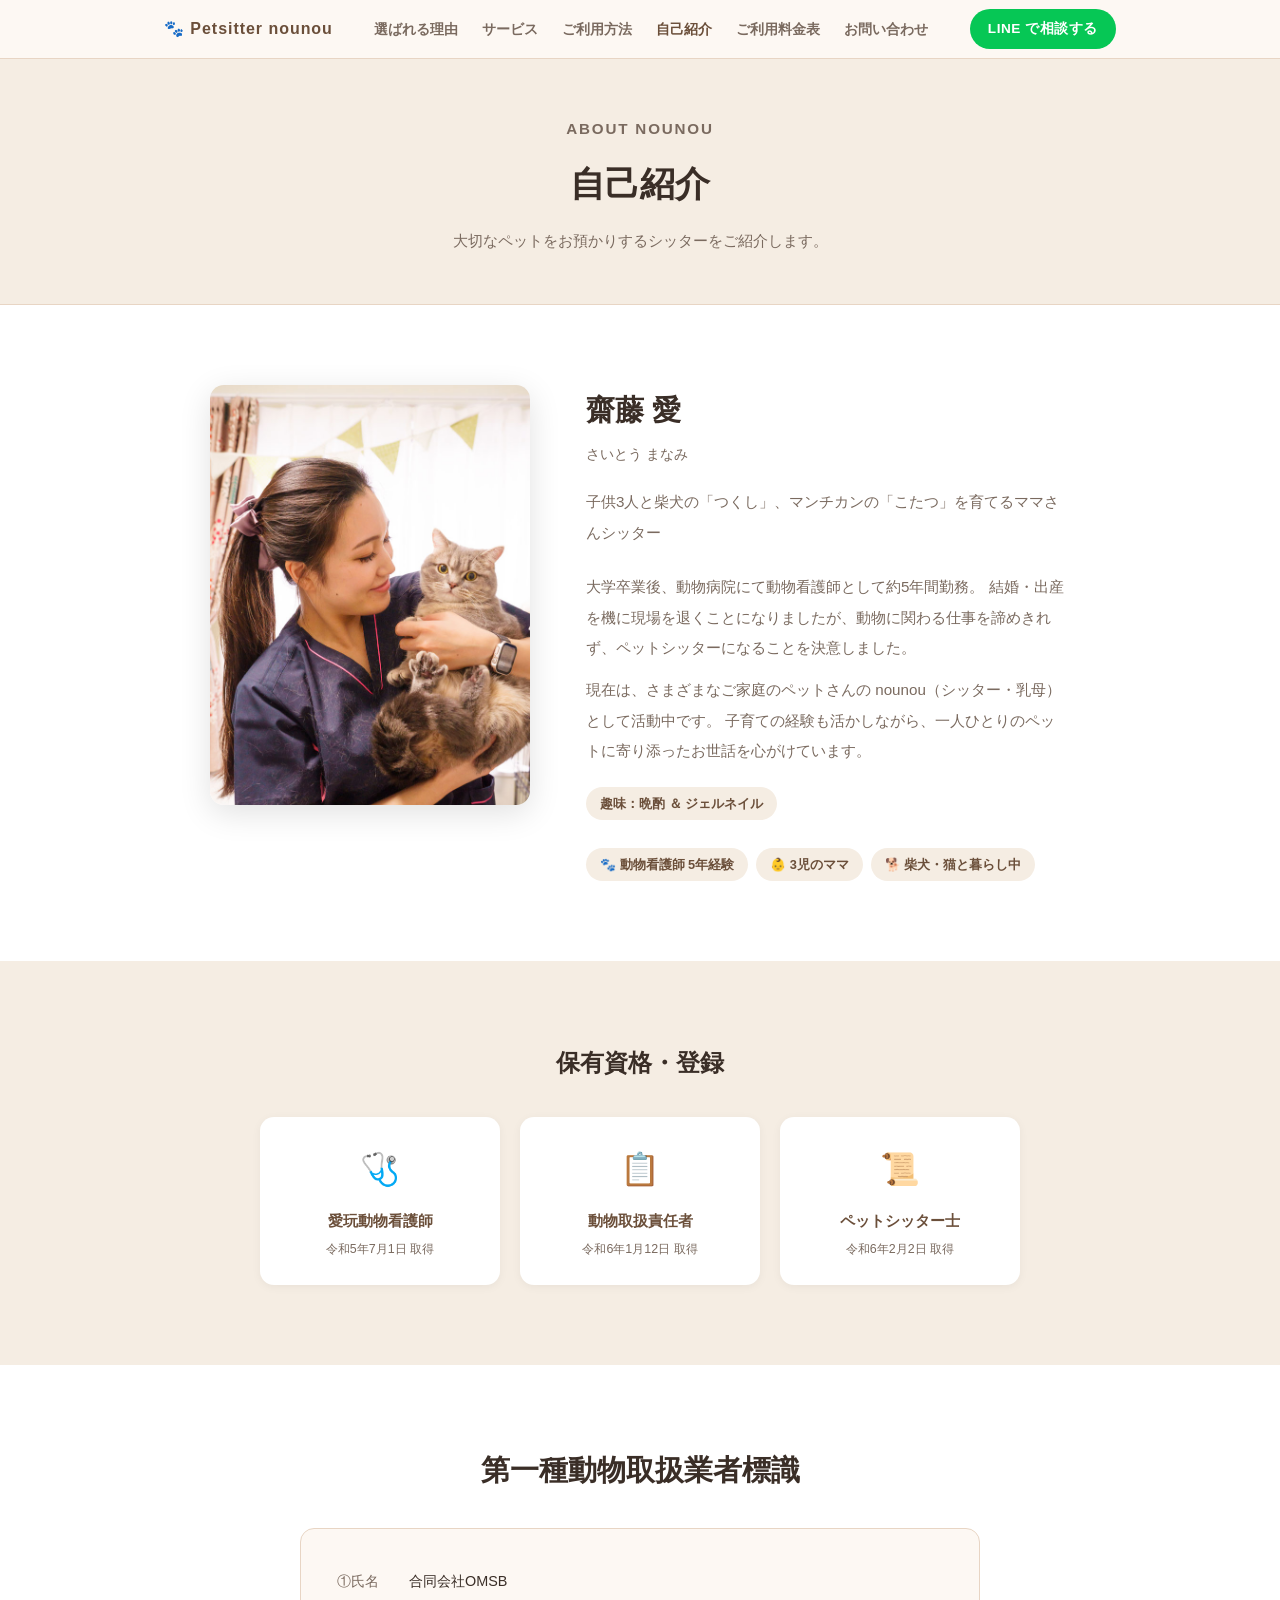
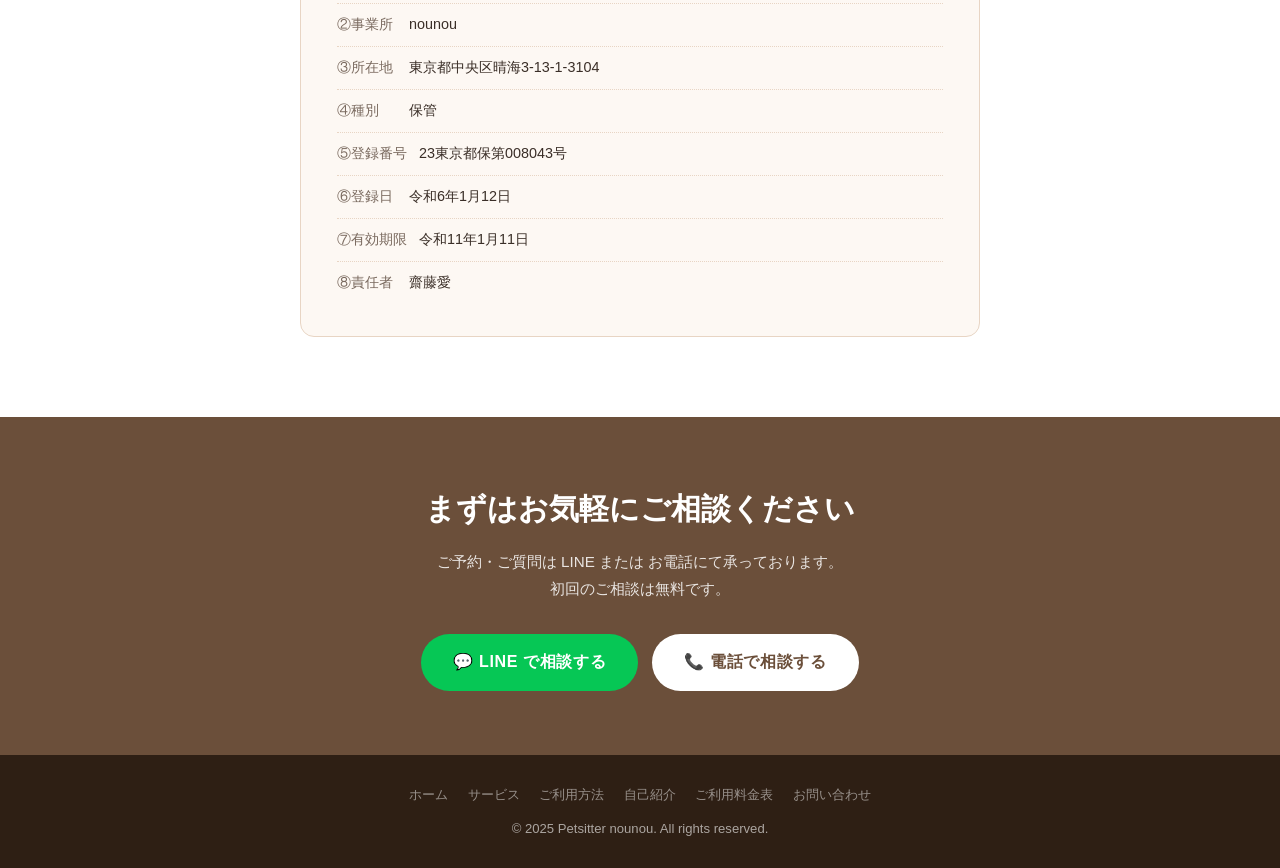
==== about.html @ afb28c8a "Add files via upload" ====
<!DOCTYPE html>
<html lang="ja">
<head>
  <meta charset="UTF-8">
  <meta name="viewport" content="width=device-width, initial-scale=1.0">
  <title>自己紹介 | ペットシッター nounou -ヌヌ-</title>
  <meta name="description" content="ペットシッターnounouのシッター・齋藤愛（まなみ）のご紹介。動物看護師として5年間の経験を持つ、3児のママさんシッターです。">
  <link rel="stylesheet" href="style.css">
  <style>
    /* ===== ページヒーロー ===== */
    .page-hero {
      background: var(--beige);
      padding: 56px 24px 48px;
      text-align: center;
      border-bottom: 1px solid var(--brown-pale);
    }
    .page-hero .section-label { margin-bottom: 8px; }
    .page-hero h1 {
      font-size: clamp(1.6rem, 4vw, 2.2rem);
      font-weight: 700;
      color: var(--text);
      margin-bottom: 12px;
    }
    .page-hero p {
      color: var(--text-muted);
      font-size: 0.95rem;
      max-width: 560px;
      margin: 0 auto;
      line-height: 1.9;
    }

    /* ===== プロフィール ===== */
    .profile-section { background: var(--white); }
    .profile-inner {
      display: grid;
      grid-template-columns: 320px 1fr;
      gap: 56px;
      align-items: start;
      max-width: 860px;
      margin: 0 auto;
    }
    .profile-photo {
      border-radius: var(--radius);
      overflow: hidden;
      box-shadow: 0 8px 32px rgba(0,0,0,0.12);
    }
    .profile-photo img {
      width: 100%;
      height: 420px;
      object-fit: cover;
      object-position: center top;
    }
    .profile-name {
      font-size: clamp(1.4rem, 3vw, 1.8rem);
      font-weight: 700;
      color: var(--text);
      margin-bottom: 6px;
    }
    .profile-ruby {
      font-size: 0.85rem;
      color: var(--text-muted);
      margin-bottom: 20px;
    }
    .profile-tagline {
      font-size: 0.95rem;
      color: var(--text-muted);
      line-height: 2;
      margin-bottom: 24px;
    }
    .profile-story {
      font-size: 0.95rem;
      color: var(--text-muted);
      line-height: 2;
      margin-bottom: 12px;
    }
    .profile-hobby {
      display: inline-block;
      background: var(--beige);
      color: var(--brown);
      font-size: 0.82rem;
      font-weight: 700;
      padding: 5px 14px;
      border-radius: 50px;
      margin-top: 8px;
      margin-bottom: 28px;
    }

    /* ===== 資格バッジ ===== */
    .qual-section { background: var(--beige); }
    .qual-title {
      font-size: clamp(1.2rem, 2.5vw, 1.5rem);
      font-weight: 700;
      color: var(--text);
      text-align: center;
      margin-bottom: 32px;
    }
    .qual-grid {
      display: grid;
      grid-template-columns: repeat(3, 1fr);
      gap: 20px;
      max-width: 760px;
      margin: 0 auto;
    }
    .qual-card {
      background: var(--white);
      border-radius: var(--radius);
      padding: 24px 20px;
      text-align: center;
      box-shadow: 0 2px 10px rgba(0,0,0,0.05);
    }
    .qual-card .qual-icon { font-size: 2rem; margin-bottom: 12px; }
    .qual-card h3 {
      font-size: 0.92rem;
      font-weight: 700;
      color: var(--brown);
      margin-bottom: 6px;
      line-height: 1.5;
    }
    .qual-card .qual-date {
      font-size: 0.78rem;
      color: var(--text-muted);
    }

    /* ===== 動物取扱業者標識 ===== */
    .license-section { background: var(--white); }
    .license-box {
      max-width: 680px;
      margin: 0 auto;
      background: var(--cream);
      border-radius: var(--radius);
      padding: 32px 36px;
      border: 1px solid var(--brown-pale);
    }
    .license-box h3 {
      font-size: 1rem;
      font-weight: 700;
      color: var(--brown);
      margin-bottom: 20px;
      padding-bottom: 12px;
      border-bottom: 1px solid var(--brown-pale);
    }
    .license-list { list-style: none; }
    .license-list li {
      font-size: 0.9rem;
      color: var(--text);
      padding: 8px 0;
      border-bottom: 1px dotted var(--brown-pale);
      display: flex;
      gap: 12px;
    }
    .license-list li:last-child { border-bottom: none; }
    .license-list li .lbl {
      color: var(--text-muted);
      flex-shrink: 0;
      min-width: 60px;
    }

    @media (max-width: 768px) {
      .profile-inner { grid-template-columns: 1fr; gap: 28px; }
      .profile-photo img { height: 300px; object-position: center 15%; }
      .qual-grid { grid-template-columns: 1fr; }
      .license-box { padding: 24px 20px; }
    }
  </style>
</head>
<body>

<!-- ===== ナビ ===== -->
<header>
  <div class="nav-inner">
    <a href="index.html" class="nav-brand">🐾 Petsitter nounou</a>
    <nav>
      <ul class="nav-links" id="navLinks">
        <li><a href="index.html#features">選ばれる理由</a></li>
        <li><a href="index.html#services">サービス</a></li>
        <li><a href="how-to.html">ご利用方法</a></li>
        <li><a href="about.html" style="color:var(--brown);">自己紹介</a></li>
        <li><a href="pricing.html">ご利用料金表</a></li>
        <li><a href="index.html#contact">お問い合わせ</a></li>
      </ul>
    </nav>
    <div class="nav-cta">
      <a href="https://lin.ee/JWLn2HG" target="_blank" class="btn btn-line">LINE で相談する</a>
    </div>
    <button class="nav-toggle" id="navToggle" aria-label="メニュー">
      <span></span><span></span><span></span>
    </button>
  </div>
</header>

<!-- ===== ページヒーロー ===== -->
<div class="page-hero">
  <p class="section-label">About nounou</p>
  <h1>自己紹介</h1>
  <p>大切なペットをお預かりするシッターをご紹介します。</p>
</div>

<!-- ===== プロフィール ===== -->
<section class="profile-section">
  <div class="container">
    <div class="profile-inner">
      <div class="profile-photo">
        <img src="images/profile-manami.jpg" alt="ペットシッター nounou シッター 齋藤愛">
      </div>
      <div>
        <h2 class="profile-name">齋藤 愛</h2>
        <p class="profile-ruby">さいとう まなみ</p>
        <p class="profile-tagline">
          子供3人と柴犬の「つくし」、マンチカンの「こたつ」を育てるママさんシッター
        </p>
        <p class="profile-story">
          大学卒業後、動物病院にて動物看護師として約5年間勤務。
          結婚・出産を機に現場を退くことになりましたが、動物に関わる仕事を諦めきれず、ペットシッターになることを決意しました。
        </p>
        <p class="profile-story">
          現在は、さまざまなご家庭のペットさんの nounou（シッター・乳母）として活動中です。
          子育ての経験も活かしながら、一人ひとりのペットに寄り添ったお世話を心がけています。
        </p>
        <span class="profile-hobby">趣味：晩酌 ＆ ジェルネイル</span>
        <div class="about-tags">
          <span class="tag">🐾 動物看護師 5年経験</span>
          <span class="tag">👶 3児のママ</span>
          <span class="tag">🐕 柴犬・猫と暮らし中</span>
        </div>
      </div>
    </div>
  </div>
</section>

<!-- ===== 資格 ===== -->
<section class="qual-section">
  <div class="container">
    <h2 class="qual-title">保有資格・登録</h2>
    <div class="qual-grid">
      <div class="qual-card">
        <div class="qual-icon">🩺</div>
        <h3>愛玩動物看護師</h3>
        <p class="qual-date">令和5年7月1日 取得</p>
      </div>
      <div class="qual-card">
        <div class="qual-icon">📋</div>
        <h3>動物取扱責任者</h3>
        <p class="qual-date">令和6年1月12日 取得</p>
      </div>
      <div class="qual-card">
        <div class="qual-icon">📜</div>
        <h3>ペットシッター士</h3>
        <p class="qual-date">令和6年2月2日 取得</p>
      </div>
    </div>
  </div>
</section>

<!-- ===== 動物取扱業者標識 ===== -->
<section class="license-section">
  <div class="container">
    <h2 class="section-title" style="margin-bottom:32px;">第一種動物取扱業者標識</h2>
    <div class="license-box">
      <ul class="license-list">
        <li><span class="lbl">①氏名</span>合同会社OMSB</li>
        <li><span class="lbl">②事業所</span>nounou</li>
        <li><span class="lbl">③所在地</span>東京都中央区晴海3-13-1-3104</li>
        <li><span class="lbl">④種別</span>保管</li>
        <li><span class="lbl">⑤登録番号</span>23東京都保第008043号</li>
        <li><span class="lbl">⑥登録日</span>令和6年1月12日</li>
        <li><span class="lbl">⑦有効期限</span>令和11年1月11日</li>
        <li><span class="lbl">⑧責任者</span>齋藤愛</li>
      </ul>
    </div>
  </div>
</section>

<!-- ===== CTAバナー ===== -->
<section class="cta-banner">
  <div class="container">
    <h2>まずはお気軽にご相談ください</h2>
    <p>ご予約・ご質問は LINE または お電話にて承っております。<br>初回のご相談は無料です。</p>
    <div class="cta-btns">
      <a href="https://lin.ee/JWLn2HG" target="_blank" class="btn btn-line">💬 LINE で相談する</a>
      <a href="tel:08062432219" class="btn" style="background:#fff; color:var(--brown);">📞 電話で相談する</a>
    </div>
  </div>
</section>

<!-- ===== フッター ===== -->
<footer>
  <div class="footer-links">
    <a href="index.html">ホーム</a>
    <a href="index.html#services">サービス</a>
    <a href="how-to.html">ご利用方法</a>
    <a href="about.html">自己紹介</a>
    <a href="pricing.html">ご利用料金表</a>
    <a href="index.html#contact">お問い合わせ</a>
  </div>
  <p>© 2025 Petsitter nounou. All rights reserved.</p>
</footer>

<script>
  const toggle = document.getElementById('navToggle');
  const links  = document.getElementById('navLinks');
  toggle.addEventListener('click', () => links.classList.toggle('open'));
  links.querySelectorAll('a').forEach(a => a.addEventListener('click', () => links.classList.remove('open')));
</script>

</body>
</html>
---- style.css ----
/* ===== Reset & Base ===== */
*, *::before, *::after { box-sizing: border-box; margin: 0; padding: 0; }

:root {
  --brown:       #6b4f3a;
  --brown-light: #9e7c6a;
  --brown-pale:  #e8d5c4;
  --cream:       #fdf8f3;
  --beige:       #f5ede3;
  --text:        #3a2e27;
  --text-muted:  #7a6a5f;
  --white:       #ffffff;
  --green:       #3d8b5e;
  --line-green:  #06C755;
  --max:         1000px;
  --radius:      14px;
}

html { scroll-behavior: smooth; }

body {
  font-family: 'Hiragino Kaku Gothic ProN', 'Hiragino Sans', 'Meiryo', sans-serif;
  color: var(--text);
  background: var(--cream);
  line-height: 1.8;
  font-size: 16px;
}

a { color: var(--brown); text-decoration: none; }
img { max-width: 100%; height: auto; display: block; }
ul { list-style: none; }

.container {
  max-width: var(--max);
  margin: 0 auto;
  padding: 0 24px;
}

/* ===== ボタン ===== */
.btn {
  display: inline-flex;
  align-items: center;
  justify-content: center;
  gap: 8px;
  padding: 14px 32px;
  border-radius: 50px;
  font-weight: 700;
  font-size: 1rem;
  letter-spacing: 0.04em;
  transition: transform 0.15s, box-shadow 0.15s, opacity 0.15s;
  cursor: pointer;
  border: none;
}
.btn:hover { transform: translateY(-2px); box-shadow: 0 6px 20px rgba(0,0,0,0.15); }
.btn-line  { background: var(--line-green); color: #fff; }
.btn-brown { background: var(--brown); color: #fff; }
.btn-outline { background: transparent; border: 2px solid var(--brown); color: var(--brown); }

/* ===== ナビ ===== */
header {
  position: sticky;
  top: 0;
  z-index: 200;
  background: rgba(253,248,243,0.96);
  backdrop-filter: blur(10px);
  border-bottom: 1px solid var(--brown-pale);
}
.nav-inner {
  max-width: var(--max);
  margin: 0 auto;
  padding: 0 24px;
  height: 58px;
  display: flex;
  align-items: center;
  justify-content: space-between;
}
.nav-brand { font-size: 1rem; font-weight: 700; color: var(--brown); letter-spacing: 0.06em; }
.nav-links { display: flex; gap: 24px; }
.nav-links a { font-size: 0.85rem; color: var(--text-muted); font-weight: 600; transition: color 0.2s; }
.nav-links a:hover { color: var(--brown); }
.nav-cta { display: flex; align-items: center; gap: 10px; }
.nav-cta .btn { padding: 8px 18px; font-size: 0.85rem; }

.nav-toggle { display: none; background: none; border: none; cursor: pointer; flex-direction: column; gap: 5px; padding: 4px; }
.nav-toggle span { display: block; width: 22px; height: 2px; background: var(--brown); transition: 0.3s; }

/* ===== HERO ===== */
.hero {
  position: relative;
  min-height: 560px;
  display: flex;
  align-items: center;
}
.hero-bg {
  position: absolute;
  inset: 0;
  background: url('images/hero-bg.jpg') center 65% / cover no-repeat;
}
.hero-overlay {
  position: absolute;
  inset: 0;
  background: linear-gradient(to right, rgba(30,15,5,0.72) 0%, rgba(30,15,5,0.35) 55%, rgba(30,15,5,0.05) 100%);
}
.hero-content {
  position: relative;
  z-index: 1;
  color: #fff;
  max-width: 540px;
  padding: 48px 24px 48px 48px;
}
.hero-badge {
  display: inline-block;
  background: var(--brown-pale);
  color: var(--brown);
  font-size: 0.78rem;
  font-weight: 700;
  padding: 4px 14px;
  border-radius: 50px;
  margin-bottom: 16px;
  letter-spacing: 0.06em;
}
.hero-title {
  font-size: clamp(1.6rem, 4vw, 2.4rem);
  font-weight: 700;
  line-height: 1.5;
  margin-bottom: 14px;
  text-shadow: 0 2px 12px rgba(0,0,0,0.3);
}
.hero-title em { font-style: normal; color: #f9d59b; }
.hero-desc {
  font-size: 0.95rem;
  line-height: 1.9;
  opacity: 0.92;
  margin-bottom: 28px;
}
.hero-btns { display: flex; gap: 12px; flex-wrap: wrap; }

/* ===== セクション共通 ===== */
section { padding: 80px 0; }
.section-label {
  text-align: center;
  font-size: 0.78rem;
  font-weight: 700;
  color: var(--brown-light);
  letter-spacing: 0.12em;
  text-transform: uppercase;
  margin-bottom: 8px;
}
.section-title {
  text-align: center;
  font-size: clamp(1.3rem, 3vw, 1.8rem);
  font-weight: 700;
  color: var(--text);
  margin-bottom: 12px;
}
.section-lead {
  text-align: center;
  color: var(--text-muted);
  font-size: 0.95rem;
  margin-bottom: 52px;
  line-height: 1.9;
}

/* ===== 3つの安心 ===== */
.features { background: var(--white); }
.feature-grid {
  display: grid;
  grid-template-columns: repeat(3, 1fr);
  gap: 28px;
}
.feature-card {
  background: var(--cream);
  border-radius: var(--radius);
  padding: 36px 28px;
  text-align: center;
}
.feature-icon {
  font-size: 2.4rem;
  margin-bottom: 16px;
}
.feature-card h3 {
  font-size: 1.05rem;
  font-weight: 700;
  color: var(--brown);
  margin-bottom: 10px;
}
.feature-card p {
  font-size: 0.9rem;
  color: var(--text-muted);
  line-height: 1.85;
}

/* ===== こんなときに ===== */
.pain { background: var(--beige); }
.pain-grid {
  display: grid;
  grid-template-columns: 1fr 1fr;
  gap: 16px;
  max-width: 700px;
  margin: 0 auto 40px;
}
.pain-item {
  background: var(--white);
  border-radius: var(--radius);
  padding: 20px 24px;
  display: flex;
  align-items: flex-start;
  gap: 14px;
  font-size: 0.95rem;
  font-weight: 600;
  line-height: 1.7;
  box-shadow: 0 2px 10px rgba(0,0,0,0.05);
}
.pain-item .icon { font-size: 1.4rem; flex-shrink: 0; margin-top: 2px; }
.pain-cta { text-align: center; }

/* ===== サービス ===== */
.services-grid {
  display: grid;
  grid-template-columns: repeat(3, 1fr);
  gap: 28px;
}
.service-card {
  background: var(--white);
  border-radius: var(--radius);
  overflow: hidden;
  box-shadow: 0 4px 20px rgba(0,0,0,0.07);
  transition: transform 0.2s, box-shadow 0.2s;
}
.service-card:hover { transform: translateY(-5px); box-shadow: 0 10px 32px rgba(0,0,0,0.12); }
.service-card img { width: 100%; height: 195px; object-fit: cover; }
.service-card-body { padding: 22px; }
.service-card-title {
  font-size: 1rem;
  font-weight: 700;
  color: var(--brown);
  margin-bottom: 12px;
  padding-bottom: 10px;
  border-bottom: 1px solid var(--beige);
}
.service-card li {
  font-size: 0.88rem;
  padding: 5px 0;
  color: var(--text);
  display: flex;
  gap: 6px;
}
.service-card li::before { content: '✔'; color: var(--brown-light); flex-shrink: 0; }
.service-note {
  margin-top: 32px;
  background: var(--beige);
  border-radius: var(--radius);
  padding: 18px 24px;
  text-align: center;
  font-size: 0.92rem;
  font-weight: 600;
  color: var(--text-muted);
}

/* ===== Aboutセクション ===== */
.about { background: var(--white); }
.about-inner {
  display: grid;
  grid-template-columns: 420px 1fr;
  gap: 56px;
  align-items: center;
}
.about-img {
  border-radius: var(--radius);
  overflow: hidden;
  box-shadow: 0 8px 32px rgba(0,0,0,0.12);
}
.about-img img { width: 100%; height: 340px; object-fit: cover; }
.about-text .section-label,
.about-text .section-title { text-align: left; }
.about-title {
  font-size: clamp(1.2rem, 2.5vw, 1.6rem);
  font-weight: 700;
  color: var(--text);
  margin-bottom: 20px;
  line-height: 1.6;
}
.about-body {
  font-size: 0.95rem;
  color: var(--text-muted);
  line-height: 2;
  margin-bottom: 20px;
}
.about-tags { display: flex; gap: 8px; flex-wrap: wrap; }
.tag {
  background: var(--beige);
  color: var(--brown);
  font-size: 0.8rem;
  font-weight: 700;
  padding: 5px 14px;
  border-radius: 50px;
}

/* ===== エリア ===== */
.area { background: var(--beige); }
.area-inner {
  display: grid;
  grid-template-columns: 1fr 420px;
  gap: 56px;
  align-items: center;
}
.area-img {
  border-radius: var(--radius);
  overflow: hidden;
  box-shadow: 0 8px 32px rgba(0,0,0,0.12);
}
.area-img img { width: 100%; height: 300px; object-fit: cover; }
.area-name {
  font-size: 1.3rem;
  font-weight: 700;
  color: var(--brown);
  margin-bottom: 12px;
}
.area-list { margin-bottom: 20px; }
.area-list li {
  font-size: 0.95rem;
  padding: 6px 0;
  display: flex;
  gap: 8px;
  align-items: center;
  border-bottom: 1px solid var(--brown-pale);
}
.area-list li:last-child { border-bottom: none; }
.area-list li::before { content: '📍'; font-size: 0.9rem; }
.area-note { font-size: 0.85rem; color: var(--text-muted); }

/* ===== CTA バナー ===== */
.cta-banner {
  background: var(--brown);
  padding: 64px 24px;
  text-align: center;
  color: var(--white);
}
.cta-banner h2 {
  font-size: clamp(1.3rem, 3vw, 1.9rem);
  font-weight: 700;
  margin-bottom: 12px;
}
.cta-banner p {
  font-size: 0.95rem;
  opacity: 0.85;
  margin-bottom: 32px;
}
.cta-btns { display: flex; gap: 14px; justify-content: center; flex-wrap: wrap; }

/* ===== Contact ===== */
.contact { background: var(--white); }
.contact-grid {
  display: grid;
  grid-template-columns: repeat(3, 1fr);
  gap: 24px;
  max-width: 820px;
  margin: 0 auto;
}
.contact-card {
  background: var(--cream);
  border-radius: var(--radius);
  padding: 28px 20px;
  text-align: center;
}
.contact-card .icon { font-size: 2rem; margin-bottom: 12px; }
.contact-card h3 { font-size: 0.9rem; font-weight: 700; color: var(--text-muted); margin-bottom: 8px; letter-spacing: 0.06em; }
.contact-card a, .contact-card p { font-size: 1rem; font-weight: 700; color: var(--brown); line-height: 1.6; }
.contact-card .hours { font-size: 0.78rem; color: var(--text-muted); margin-top: 4px; font-weight: 400; }
.contact-card .btn { margin: 12px auto 0; }

/* ===== フッター ===== */
footer {
  background: #2e1f14;
  color: rgba(255,255,255,0.6);
  text-align: center;
  padding: 28px 24px;
  font-size: 0.82rem;
}
footer a { color: rgba(255,255,255,0.5); margin: 0 8px; }
footer a:hover { color: rgba(255,255,255,0.9); }
.footer-links { margin-bottom: 10px; }

/* ===== レスポンシブ ===== */
@media (max-width: 768px) {
  .nav-links, .nav-cta { display: none; }
  .nav-links.open {
    display: flex;
    flex-direction: column;
    position: absolute;
    top: 58px; left: 0; right: 0;
    background: var(--cream);
    padding: 16px 24px;
    border-bottom: 1px solid var(--brown-pale);
    gap: 16px;
  }
  .nav-toggle { display: flex; }

  .hero { min-height: 480px; }
  .hero-content { padding: 40px 20px; max-width: 100%; }
  .hero-overlay { background: linear-gradient(to bottom, rgba(30,15,5,0.6), rgba(30,15,5,0.5)); }

  .feature-grid,
  .services-grid,
  .contact-grid { grid-template-columns: 1fr; }

  .pain-grid { grid-template-columns: 1fr; }

  .about-inner,
  .area-inner { grid-template-columns: 1fr; }
  .about-inner { gap: 32px; }
  .area-inner { gap: 28px; }
  .about-text .section-label,
  .about-text .section-title { text-align: center; }
  .about-tags { justify-content: center; }
}
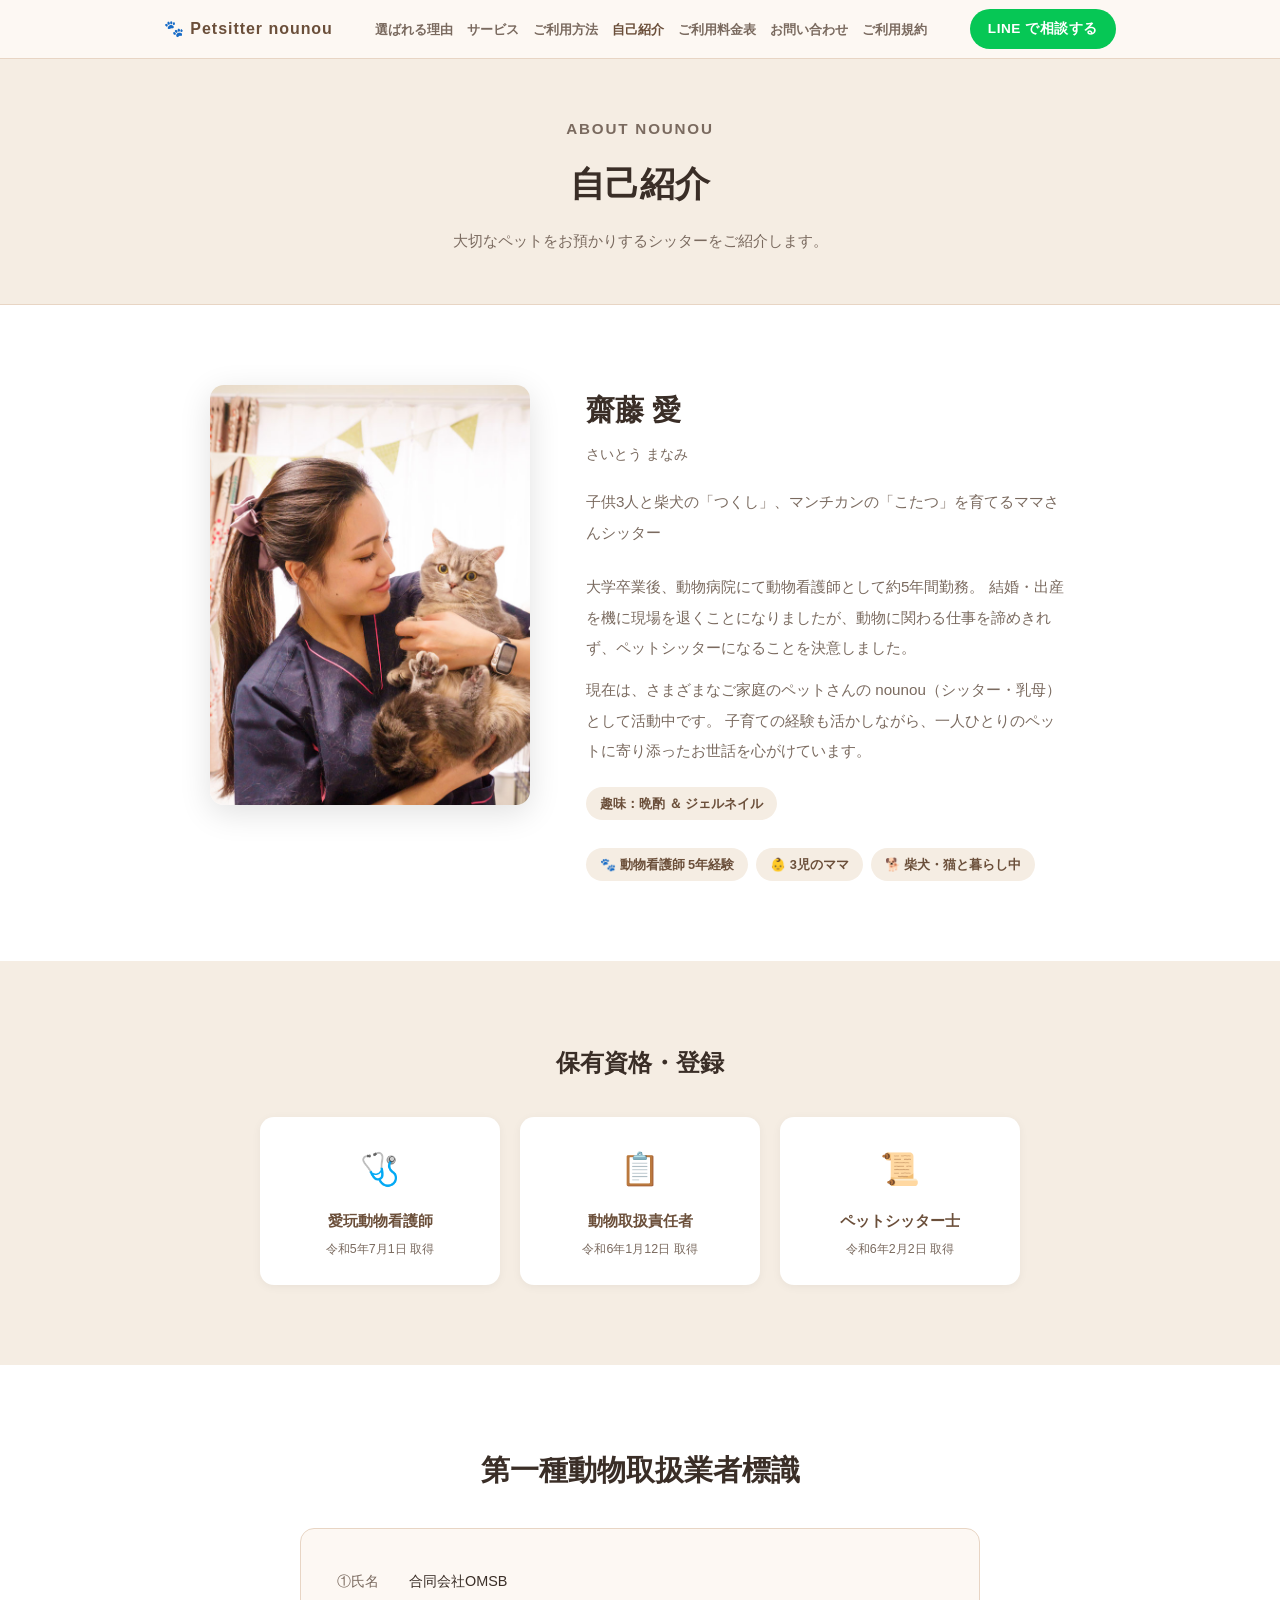
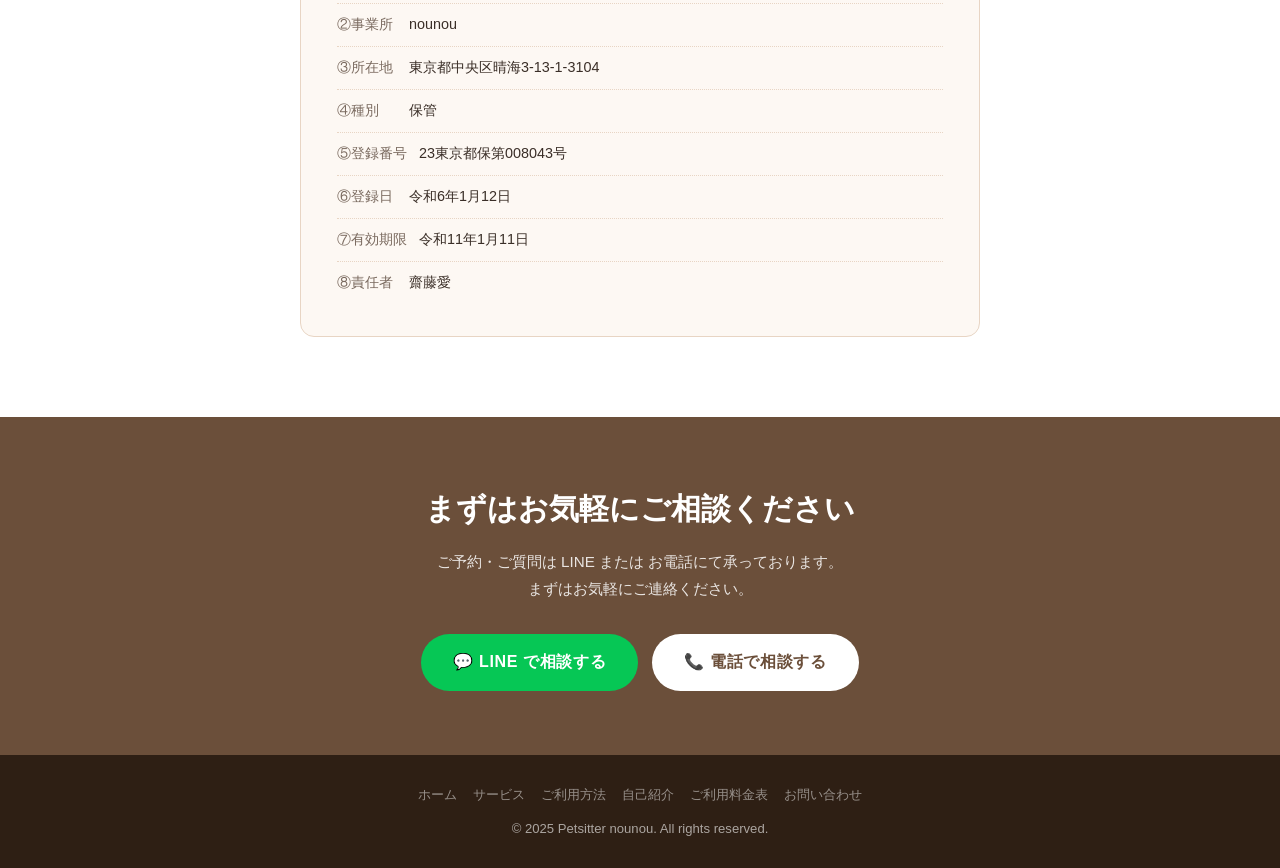
==== commit e07c1bd4: "Add files via upload" ====
--- a/about.html
+++ b/about.html
@@ -177,6 +177,7 @@
         <li><a href="about.html" style="color:var(--brown);">自己紹介</a></li>
         <li><a href="pricing.html">ご利用料金表</a></li>
         <li><a href="index.html#contact">お問い合わせ</a></li>
+        <li><a href="terms.html">ご利用規約</a></li>
       </ul>
     </nav>
     <div class="nav-cta">
@@ -274,7 +275,7 @@
 <section class="cta-banner">
   <div class="container">
     <h2>まずはお気軽にご相談ください</h2>
-    <p>ご予約・ご質問は LINE または お電話にて承っております。<br>初回のご相談は無料です。</p>
+    <p>ご予約・ご質問は LINE または お電話にて承っております。<br>まずはお気軽にご連絡ください。</p>
     <div class="cta-btns">
       <a href="https://lin.ee/JWLn2HG" target="_blank" class="btn btn-line">💬 LINE で相談する</a>
       <a href="tel:08062432219" class="btn" style="background:#fff; color:var(--brown);">📞 電話で相談する</a>
--- a/style.css
+++ b/style.css
@@ -75,8 +75,8 @@
   justify-content: space-between;
 }
 .nav-brand { font-size: 1rem; font-weight: 700; color: var(--brown); letter-spacing: 0.06em; }
-.nav-links { display: flex; gap: 24px; }
-.nav-links a { font-size: 0.85rem; color: var(--text-muted); font-weight: 600; transition: color 0.2s; }
+.nav-links { display: flex; gap: 14px; flex-wrap: nowrap; }
+.nav-links a { font-size: 0.8rem; color: var(--text-muted); font-weight: 600; transition: color 0.2s; white-space: nowrap; }
 .nav-links a:hover { color: var(--brown); }
 .nav-cta { display: flex; align-items: center; gap: 10px; }
 .nav-cta .btn { padding: 8px 18px; font-size: 0.85rem; }
@@ -90,6 +90,7 @@
   min-height: 560px;
   display: flex;
   align-items: center;
+  justify-content: flex-end;
 }
 .hero-bg {
   position: absolute;
@@ -99,14 +100,15 @@
 .hero-overlay {
   position: absolute;
   inset: 0;
-  background: linear-gradient(to right, rgba(30,15,5,0.72) 0%, rgba(30,15,5,0.35) 55%, rgba(30,15,5,0.05) 100%);
+  background: linear-gradient(to left, rgba(30,15,5,0.72) 0%, rgba(30,15,5,0.35) 55%, rgba(30,15,5,0.05) 100%);
 }
 .hero-content {
   position: relative;
   z-index: 1;
   color: #fff;
   max-width: 540px;
-  padding: 48px 24px 48px 48px;
+  padding: 48px 48px 48px 24px;
+  text-align: right;
 }
 .hero-badge {
   display: inline-block;
@@ -133,7 +135,7 @@
   opacity: 0.92;
   margin-bottom: 28px;
 }
-.hero-btns { display: flex; gap: 12px; flex-wrap: wrap; }
+.hero-btns { display: flex; gap: 12px; flex-wrap: wrap; justify-content: flex-end; }
 
 /* ===== セクション共通 ===== */
 section { padding: 80px 0; }
@@ -377,9 +379,9 @@
   padding: 28px 24px;
   font-size: 0.82rem;
 }
-footer a { color: rgba(255,255,255,0.5); margin: 0 8px; }
+footer a { color: rgba(255,255,255,0.5); margin: 0 8px; white-space: nowrap; }
 footer a:hover { color: rgba(255,255,255,0.9); }
-.footer-links { margin-bottom: 10px; }
+.footer-links { margin-bottom: 10px; display: flex; flex-wrap: wrap; justify-content: center; gap: 4px 0; }
 
 /* ===== レスポンシブ ===== */
 @media (max-width: 768px) {
@@ -393,11 +395,16 @@
     padding: 16px 24px;
     border-bottom: 1px solid var(--brown-pale);
     gap: 16px;
+    z-index: 200;
+    max-height: calc(100vh - 58px);
+    overflow-y: auto;
   }
   .nav-toggle { display: flex; }
 
-  .hero { min-height: 480px; }
-  .hero-content { padding: 40px 20px; max-width: 100%; }
+  .hero { min-height: 480px; justify-content: flex-start; }
+  .hero-bg { background-position: left 65%; }
+  .hero-content { padding: 40px 20px; max-width: 100%; text-align: left; }
+  .hero-btns { justify-content: flex-start; }
   .hero-overlay { background: linear-gradient(to bottom, rgba(30,15,5,0.6), rgba(30,15,5,0.5)); }
 
   .feature-grid,
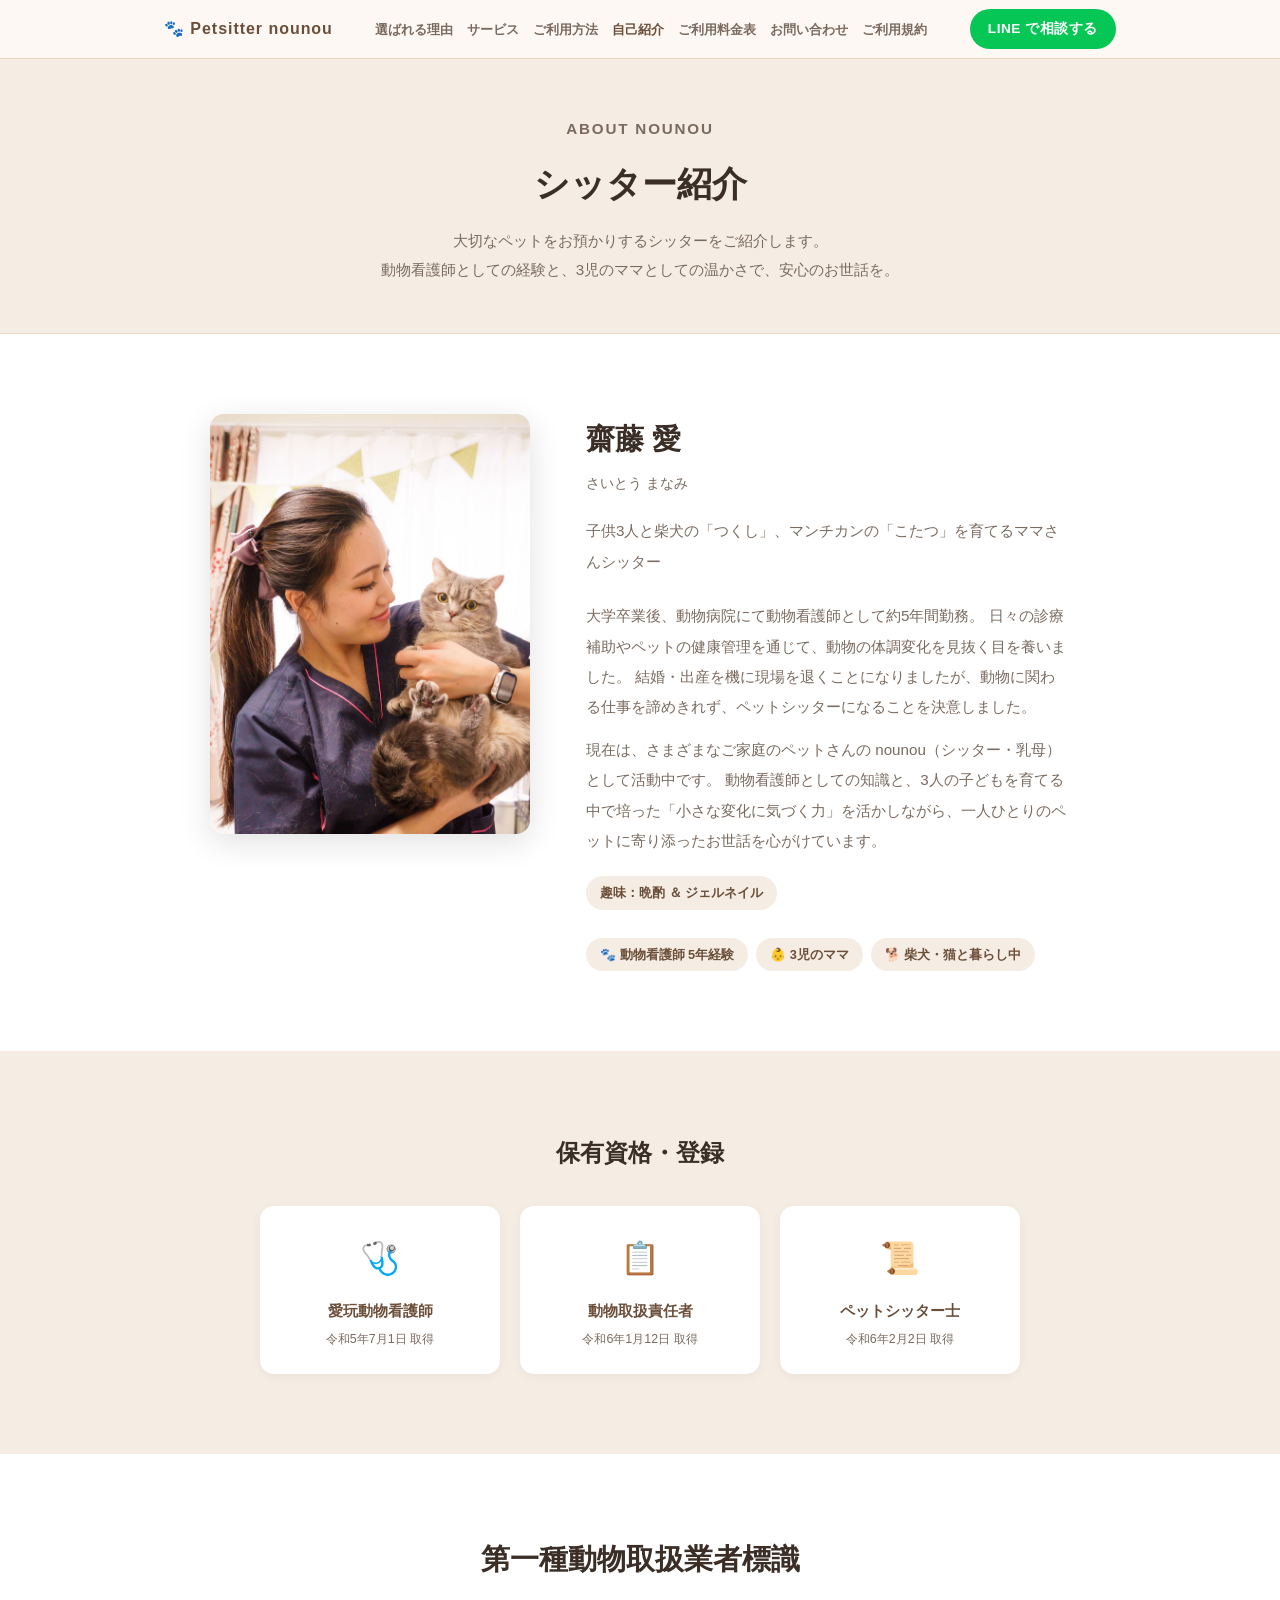
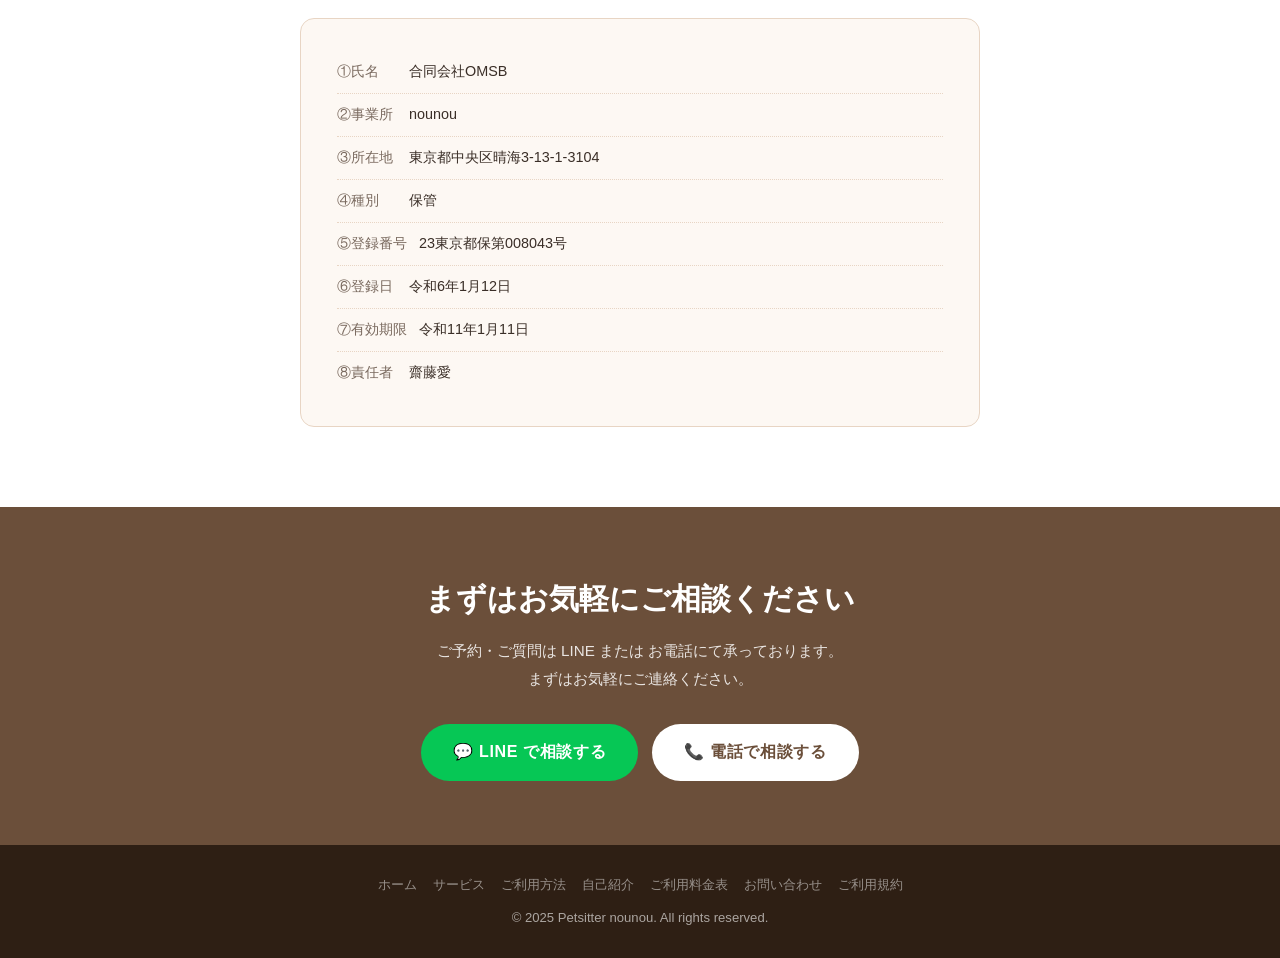
==== commit 24190723: "Add files via upload" ====
--- a/about.html
+++ b/about.html
@@ -3,9 +3,19 @@
 <head>
   <meta charset="UTF-8">
   <meta name="viewport" content="width=device-width, initial-scale=1.0">
-  <title>自己紹介 | ペットシッター nounou -ヌヌ-</title>
-  <meta name="description" content="ペットシッターnounouのシッター・齋藤愛（まなみ）のご紹介。動物看護師として5年間の経験を持つ、3児のママさんシッターです。">
+  <title>シッター紹介 | ペットシッター nounou -ヌヌ- 晴海・勝どき・月島・豊洲</title>
+  <meta name="description" content="ペットシッターnounouのシッター齋藤愛のご紹介。動物看護師5年の現場経験、愛玩動物看護師・ペットシッター士の資格を持つ3児のママさんシッターが、晴海・勝どきエリアでお世話します。">
   <link rel="stylesheet" href="style.css">
+  <link rel="canonical" href="https://petsitter-nounou.github.io/about.html">
+  <link rel="icon" href="data:image/svg+xml,<svg xmlns='http://www.w3.org/2000/svg' viewBox='0 0 100 100'><text y='.9em' font-size='90'>🐾</text></svg>">
+  <!-- OGP -->
+  <meta property="og:type" content="website">
+  <meta property="og:site_name" content="Petsitter nounou">
+  <meta property="og:title" content="シッター紹介 | ペットシッター nounou -ヌヌ-">
+  <meta property="og:description" content="ペットシッターnounouのシッター齋藤愛のご紹介。動物看護師5年の現場経験、愛玩動物看護師・ペットシッター士の資格を持つ3児のママさんシッターが、晴海・勝どきエリアでお世話します。">
+  <meta property="og:url" content="https://petsitter-nounou.github.io/about.html">
+  <meta property="og:image" content="https://petsitter-nounou.github.io/images/profile-manami.jpg">
+  <meta name="twitter:card" content="summary_large_image">
   <style>
     /* ===== ページヒーロー ===== */
     .page-hero {
@@ -181,9 +191,9 @@
       </ul>
     </nav>
     <div class="nav-cta">
-      <a href="https://lin.ee/JWLn2HG" target="_blank" class="btn btn-line">LINE で相談する</a>
-    </div>
-    <button class="nav-toggle" id="navToggle" aria-label="メニュー">
+      <a href="https://lin.ee/JWLn2HG" target="_blank" rel="noopener noreferrer" class="btn btn-line">LINE で相談する</a>
+    </div>
+    <button class="nav-toggle" id="navToggle" aria-label="メニューを開く" aria-expanded="false" aria-controls="navLinks">
       <span></span><span></span><span></span>
     </button>
   </div>
@@ -192,8 +202,8 @@
 <!-- ===== ページヒーロー ===== -->
 <div class="page-hero">
   <p class="section-label">About nounou</p>
-  <h1>自己紹介</h1>
-  <p>大切なペットをお預かりするシッターをご紹介します。</p>
+  <h1>シッター紹介</h1>
+  <p>大切なペットをお預かりするシッターをご紹介します。<br>動物看護師としての経験と、3児のママとしての温かさで、安心のお世話を。</p>
 </div>
 
 <!-- ===== プロフィール ===== -->
@@ -211,11 +221,12 @@
         </p>
         <p class="profile-story">
           大学卒業後、動物病院にて動物看護師として約5年間勤務。
+          日々の診療補助やペットの健康管理を通じて、動物の体調変化を見抜く目を養いました。
           結婚・出産を機に現場を退くことになりましたが、動物に関わる仕事を諦めきれず、ペットシッターになることを決意しました。
         </p>
         <p class="profile-story">
           現在は、さまざまなご家庭のペットさんの nounou（シッター・乳母）として活動中です。
-          子育ての経験も活かしながら、一人ひとりのペットに寄り添ったお世話を心がけています。
+          動物看護師としての知識と、3人の子どもを育てる中で培った「小さな変化に気づく力」を活かしながら、一人ひとりのペットに寄り添ったお世話を心がけています。
         </p>
         <span class="profile-hobby">趣味：晩酌 ＆ ジェルネイル</span>
         <div class="about-tags">
@@ -277,11 +288,17 @@
     <h2>まずはお気軽にご相談ください</h2>
     <p>ご予約・ご質問は LINE または お電話にて承っております。<br>まずはお気軽にご連絡ください。</p>
     <div class="cta-btns">
-      <a href="https://lin.ee/JWLn2HG" target="_blank" class="btn btn-line">💬 LINE で相談する</a>
-      <a href="tel:08062432219" class="btn" style="background:#fff; color:var(--brown);">📞 電話で相談する</a>
+      <a href="https://lin.ee/JWLn2HG" target="_blank" rel="noopener noreferrer" class="btn btn-line">💬 LINE で相談する</a>
+      <a href="tel:08062432219" class="btn btn-white">📞 電話で相談する</a>
     </div>
   </div>
 </section>
+
+<!-- ===== モバイル固定CTA ===== -->
+<div class="mobile-cta-bar">
+  <a href="https://lin.ee/JWLn2HG" target="_blank" rel="noopener noreferrer" class="mcta-line">LINE で相談</a>
+  <a href="tel:08062432219" class="mcta-tel">電話で相談</a>
+</div>
 
 <!-- ===== フッター ===== -->
 <footer>
@@ -292,6 +309,7 @@
     <a href="about.html">自己紹介</a>
     <a href="pricing.html">ご利用料金表</a>
     <a href="index.html#contact">お問い合わせ</a>
+    <a href="terms.html">ご利用規約</a>
   </div>
   <p>© 2025 Petsitter nounou. All rights reserved.</p>
 </footer>
@@ -299,8 +317,16 @@
 <script>
   const toggle = document.getElementById('navToggle');
   const links  = document.getElementById('navLinks');
-  toggle.addEventListener('click', () => links.classList.toggle('open'));
-  links.querySelectorAll('a').forEach(a => a.addEventListener('click', () => links.classList.remove('open')));
+  toggle.addEventListener('click', () => {
+    const isOpen = links.classList.toggle('open');
+    toggle.setAttribute('aria-expanded', isOpen);
+    toggle.setAttribute('aria-label', isOpen ? 'メニューを閉じる' : 'メニューを開く');
+  });
+  links.querySelectorAll('a').forEach(a => a.addEventListener('click', () => {
+    links.classList.remove('open');
+    toggle.setAttribute('aria-expanded', 'false');
+    toggle.setAttribute('aria-label', 'メニューを開く');
+  }));
 </script>
 
 </body>
--- a/style.css
+++ b/style.css
@@ -55,6 +55,8 @@
 .btn-line  { background: var(--line-green); color: #fff; }
 .btn-brown { background: var(--brown); color: #fff; }
 .btn-outline { background: transparent; border: 2px solid var(--brown); color: var(--brown); }
+.btn-outline-white { background: transparent; border: 2px solid rgba(255,255,255,0.7); color: #fff; }
+.btn-white { background: var(--white); color: var(--brown); }
 
 /* ===== ナビ ===== */
 header {
@@ -74,12 +76,12 @@
   align-items: center;
   justify-content: space-between;
 }
-.nav-brand { font-size: 1rem; font-weight: 700; color: var(--brown); letter-spacing: 0.06em; }
+.nav-brand { font-size: 1rem; font-weight: 700; color: var(--brown); letter-spacing: 0.06em; white-space: nowrap; flex-shrink: 0; }
 .nav-links { display: flex; gap: 14px; flex-wrap: nowrap; }
 .nav-links a { font-size: 0.8rem; color: var(--text-muted); font-weight: 600; transition: color 0.2s; white-space: nowrap; }
 .nav-links a:hover { color: var(--brown); }
-.nav-cta { display: flex; align-items: center; gap: 10px; }
-.nav-cta .btn { padding: 8px 18px; font-size: 0.85rem; }
+.nav-cta { display: flex; align-items: center; gap: 10px; flex-shrink: 0; }
+.nav-cta .btn { padding: 8px 18px; font-size: 0.85rem; white-space: nowrap; }
 
 .nav-toggle { display: none; background: none; border: none; cursor: pointer; flex-direction: column; gap: 5px; padding: 4px; }
 .nav-toggle span { display: block; width: 22px; height: 2px; background: var(--brown); transition: 0.3s; }
@@ -382,6 +384,21 @@
 footer a { color: rgba(255,255,255,0.5); margin: 0 8px; white-space: nowrap; }
 footer a:hover { color: rgba(255,255,255,0.9); }
 .footer-links { margin-bottom: 10px; display: flex; flex-wrap: wrap; justify-content: center; gap: 4px 0; }
+
+/* ===== フォーカス ===== */
+a:focus-visible,
+button:focus-visible,
+input:focus-visible,
+select:focus-visible,
+textarea:focus-visible {
+  outline: 2px solid var(--brown);
+  outline-offset: 2px;
+}
+
+/* ===== モバイル固定CTA ===== */
+.mobile-cta-bar {
+  display: none;
+}
 
 /* ===== レスポンシブ ===== */
 @media (max-width: 768px) {
@@ -392,20 +409,29 @@
     position: absolute;
     top: 58px; left: 0; right: 0;
     background: var(--cream);
-    padding: 16px 24px;
+    padding: 16px 24px 24px;
     border-bottom: 1px solid var(--brown-pale);
     gap: 16px;
     z-index: 200;
     max-height: calc(100vh - 58px);
     overflow-y: auto;
   }
-  .nav-toggle { display: flex; }
+  .nav-links.open a {
+    font-size: 0.95rem;
+    padding: 6px 0;
+    min-height: 44px;
+    display: flex;
+    align-items: center;
+  }
+  .nav-toggle { display: flex; min-width: 44px; min-height: 44px; align-items: center; justify-content: center; }
 
   .hero { min-height: 480px; justify-content: flex-start; }
   .hero-bg { background-position: left 65%; }
   .hero-content { padding: 40px 20px; max-width: 100%; text-align: left; }
   .hero-btns { justify-content: flex-start; }
   .hero-overlay { background: linear-gradient(to bottom, rgba(30,15,5,0.6), rgba(30,15,5,0.5)); }
+
+  section { padding: 56px 0; }
 
   .feature-grid,
   .services-grid,
@@ -419,5 +445,45 @@
   .area-inner { gap: 28px; }
   .about-text .section-label,
   .about-text .section-title { text-align: center; }
+  .about-title { text-align: center; }
   .about-tags { justify-content: center; }
-}
+
+  /* モバイル固定CTAバー */
+  .mobile-cta-bar {
+    display: flex;
+    position: fixed;
+    bottom: 0;
+    left: 0;
+    right: 0;
+    z-index: 300;
+    background: var(--white);
+    border-top: 1px solid var(--brown-pale);
+    box-shadow: 0 -2px 10px rgba(0,0,0,0.1);
+    padding: 8px 12px;
+    gap: 8px;
+  }
+  .mobile-cta-bar a {
+    flex: 1;
+    display: flex;
+    align-items: center;
+    justify-content: center;
+    gap: 6px;
+    padding: 12px 8px;
+    border-radius: 50px;
+    font-weight: 700;
+    font-size: 0.85rem;
+    text-align: center;
+    min-height: 48px;
+  }
+  .mobile-cta-bar .mcta-line {
+    background: var(--line-green);
+    color: #fff;
+  }
+  .mobile-cta-bar .mcta-tel {
+    background: var(--brown);
+    color: #fff;
+  }
+
+  /* 固定CTAバー分のフッター余白 */
+  footer { padding-bottom: 80px; }
+}
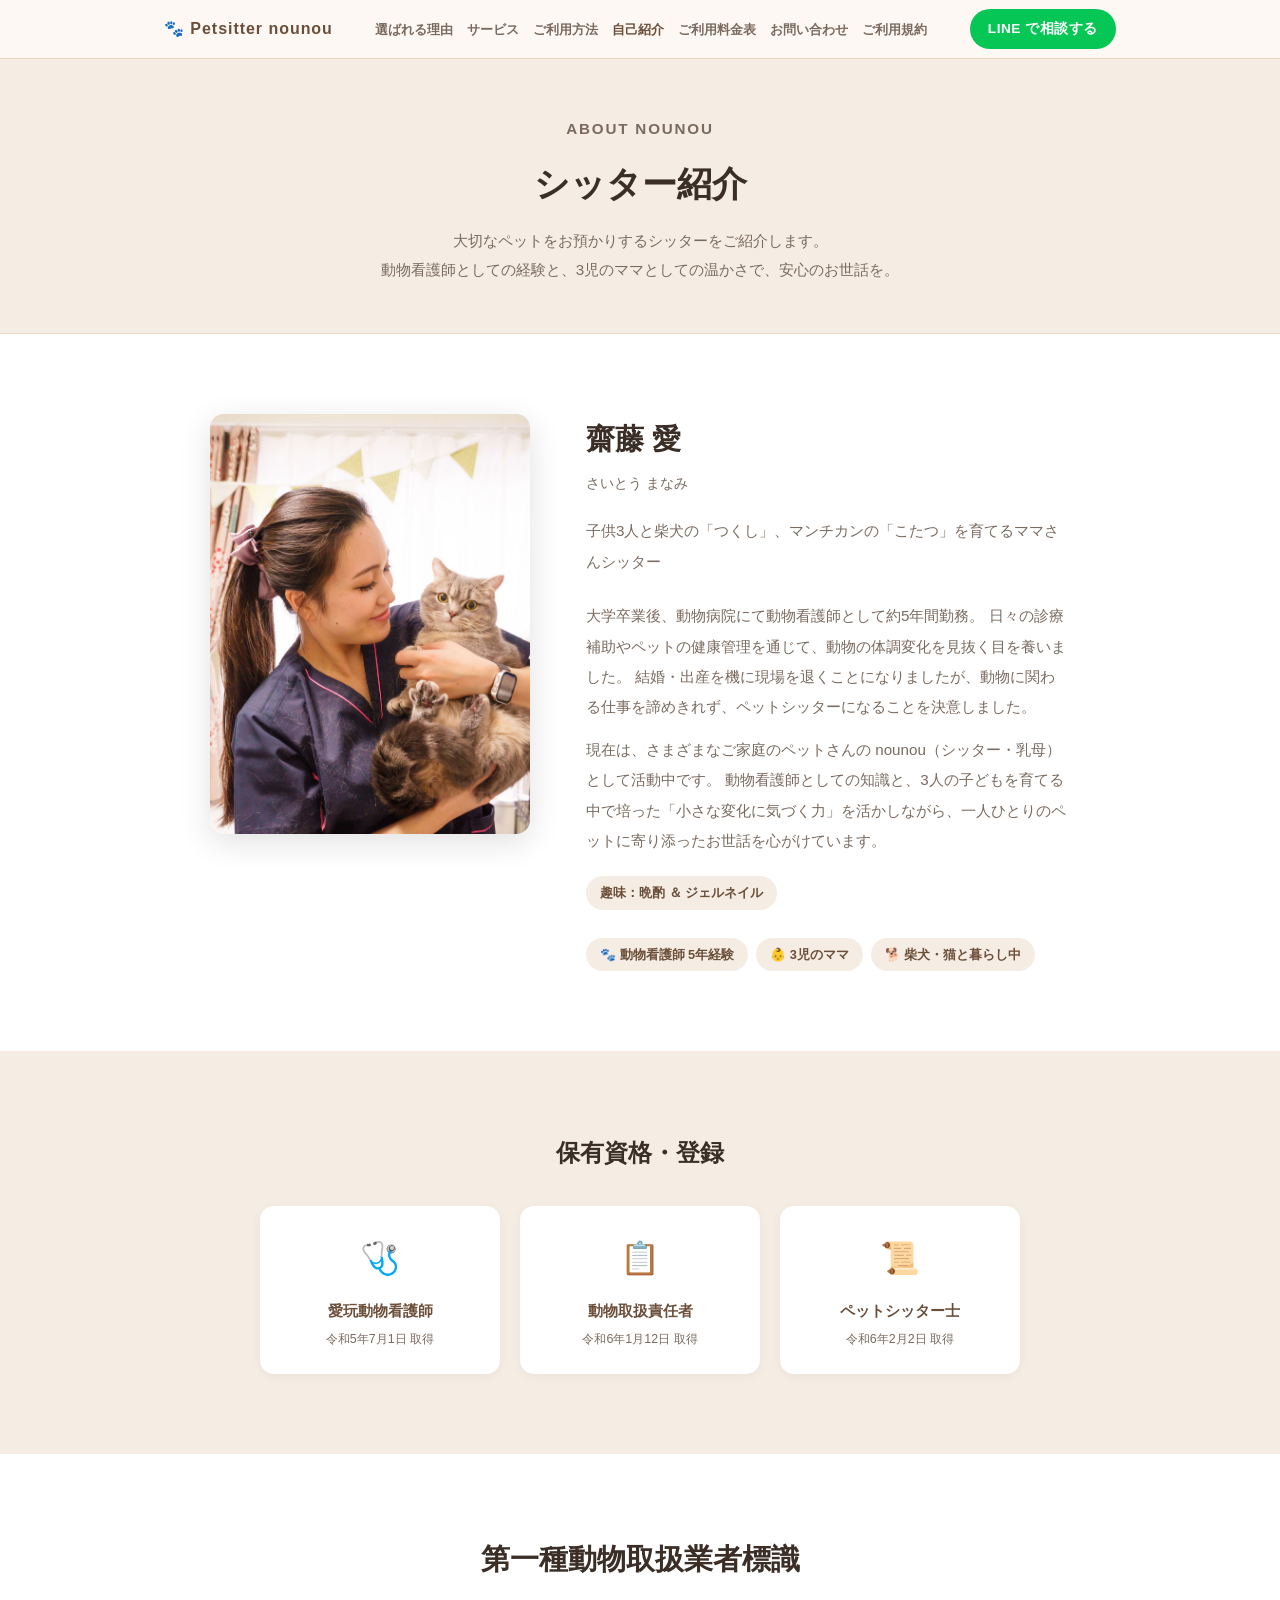
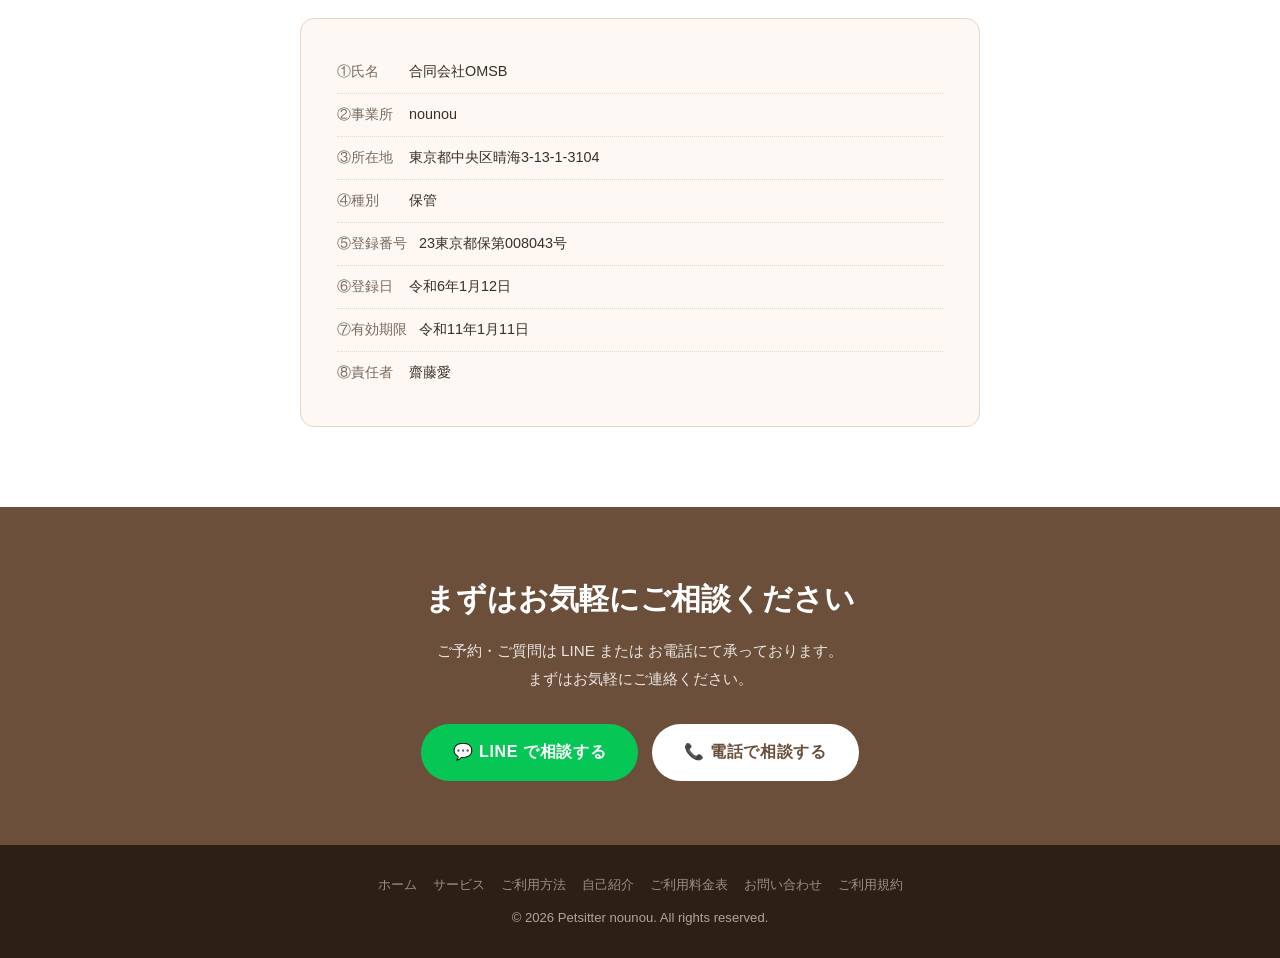
==== commit 3e1e8d44: "Site-wide update: legal fixes, CRO improvements, copyright 2026" ====
--- a/about.html
+++ b/about.html
@@ -311,7 +311,7 @@
     <a href="index.html#contact">お問い合わせ</a>
     <a href="terms.html">ご利用規約</a>
   </div>
-  <p>© 2025 Petsitter nounou. All rights reserved.</p>
+  <p>© 2026 Petsitter nounou. All rights reserved.</p>
 </footer>
 
 <script>
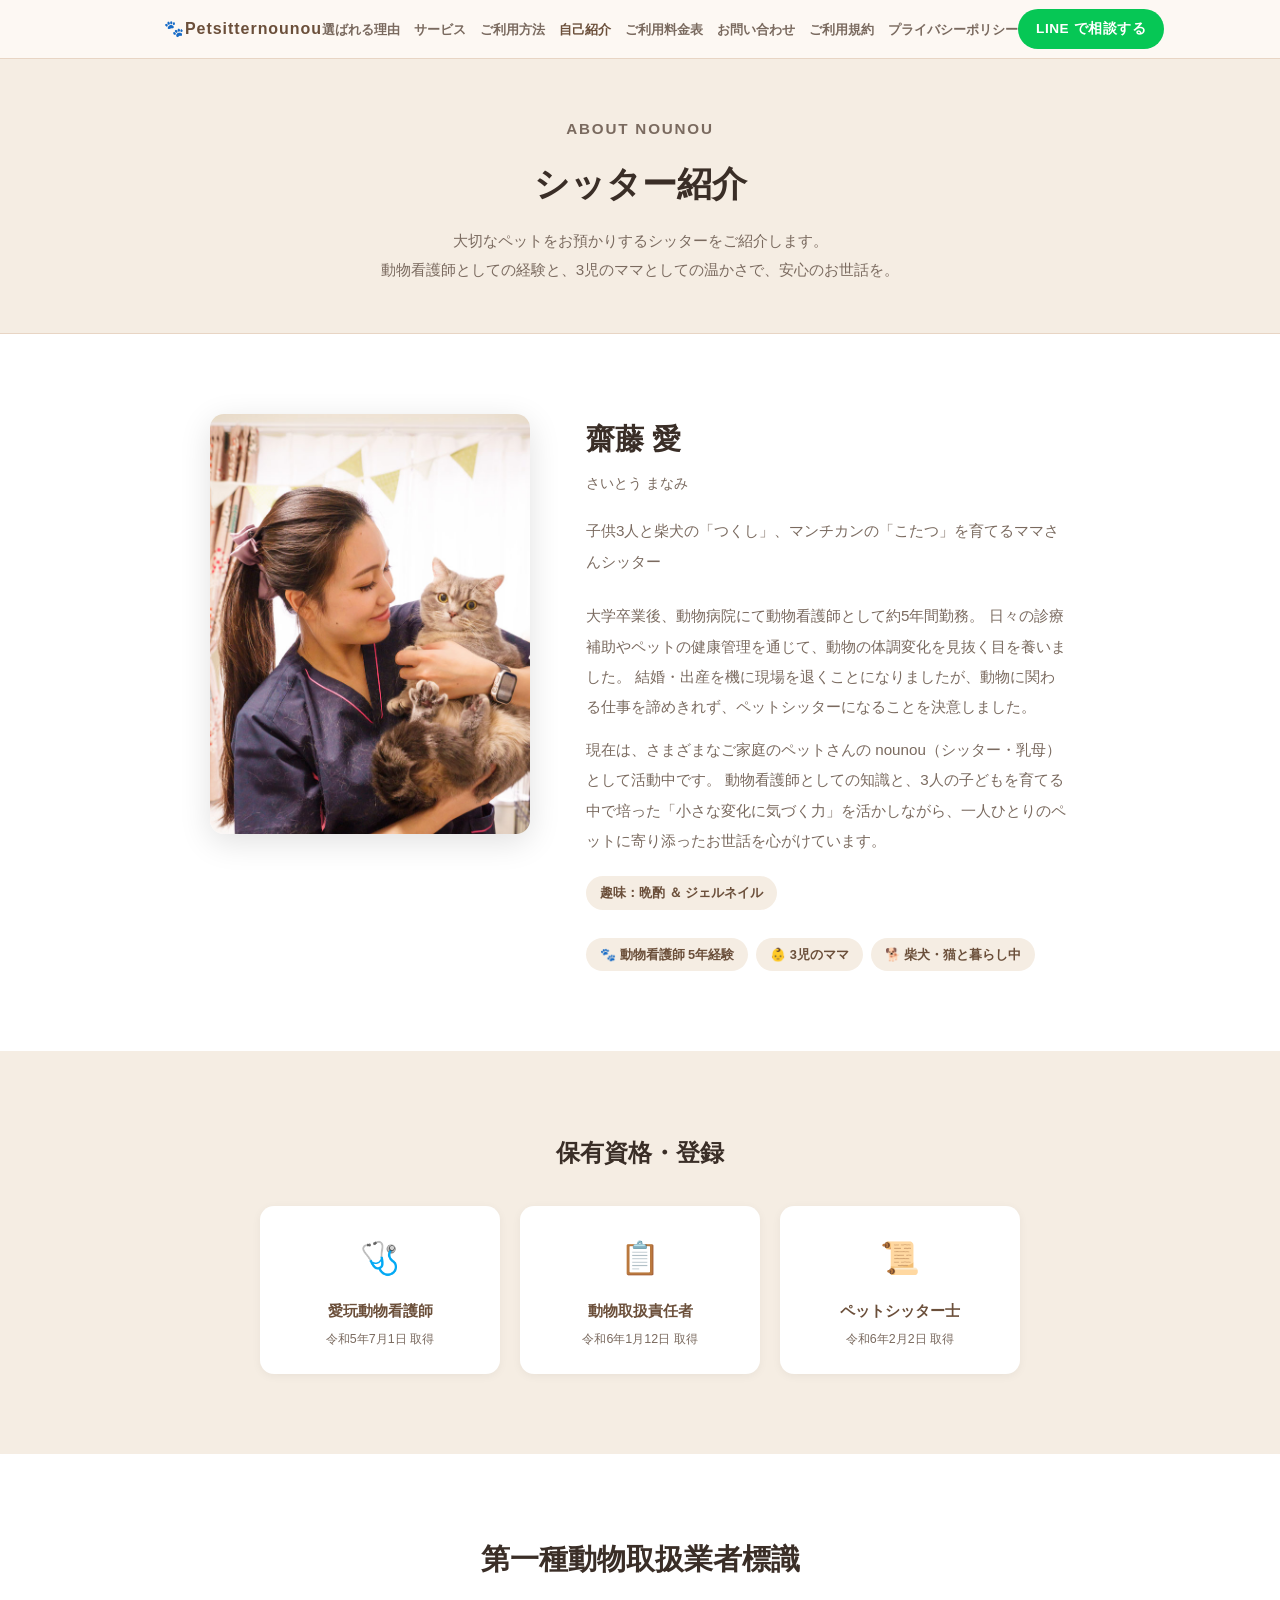
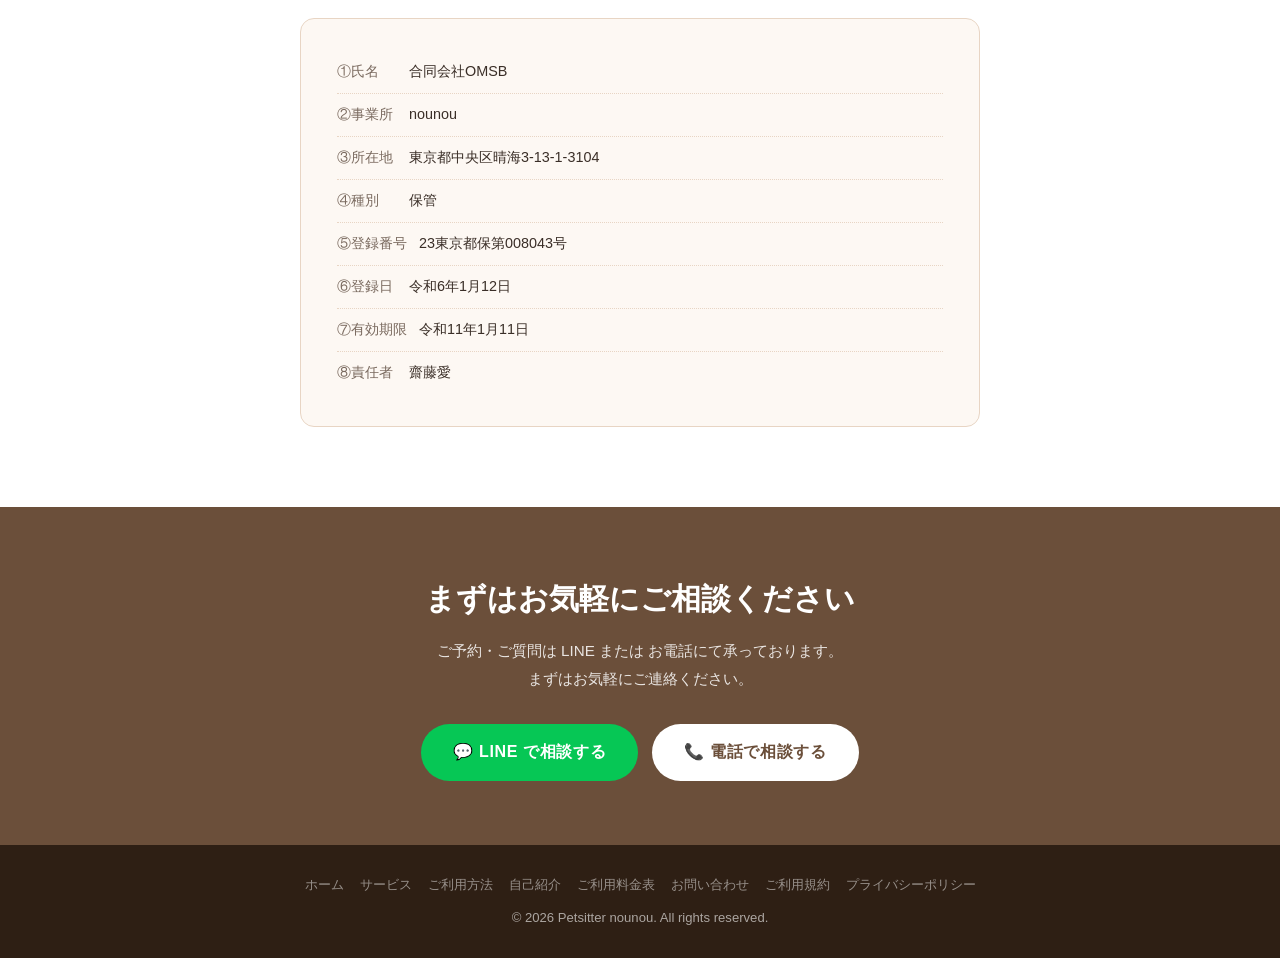
==== commit a398d8ca: "Add privacy policy page and update site navigation" ====
--- a/about.html
+++ b/about.html
@@ -178,7 +178,7 @@
 <!-- ===== ナビ ===== -->
 <header>
   <div class="nav-inner">
-    <a href="index.html" class="nav-brand">🐾 Petsitter nounou</a>
+    <a href="index.html" class="nav-brand"><span class="brand-icon">🐾</span><span class="brand-text"><span>Petsitter</span><span>nounou</span></span></a>
     <nav>
       <ul class="nav-links" id="navLinks">
         <li><a href="index.html#features">選ばれる理由</a></li>
@@ -188,6 +188,7 @@
         <li><a href="pricing.html">ご利用料金表</a></li>
         <li><a href="index.html#contact">お問い合わせ</a></li>
         <li><a href="terms.html">ご利用規約</a></li>
+        <li><a href="privacy.html">プライバシーポリシー</a></li>
       </ul>
     </nav>
     <div class="nav-cta">
@@ -310,6 +311,7 @@
     <a href="pricing.html">ご利用料金表</a>
     <a href="index.html#contact">お問い合わせ</a>
     <a href="terms.html">ご利用規約</a>
+    <a href="privacy.html">プライバシーポリシー</a>
   </div>
   <p>© 2026 Petsitter nounou. All rights reserved.</p>
 </footer>
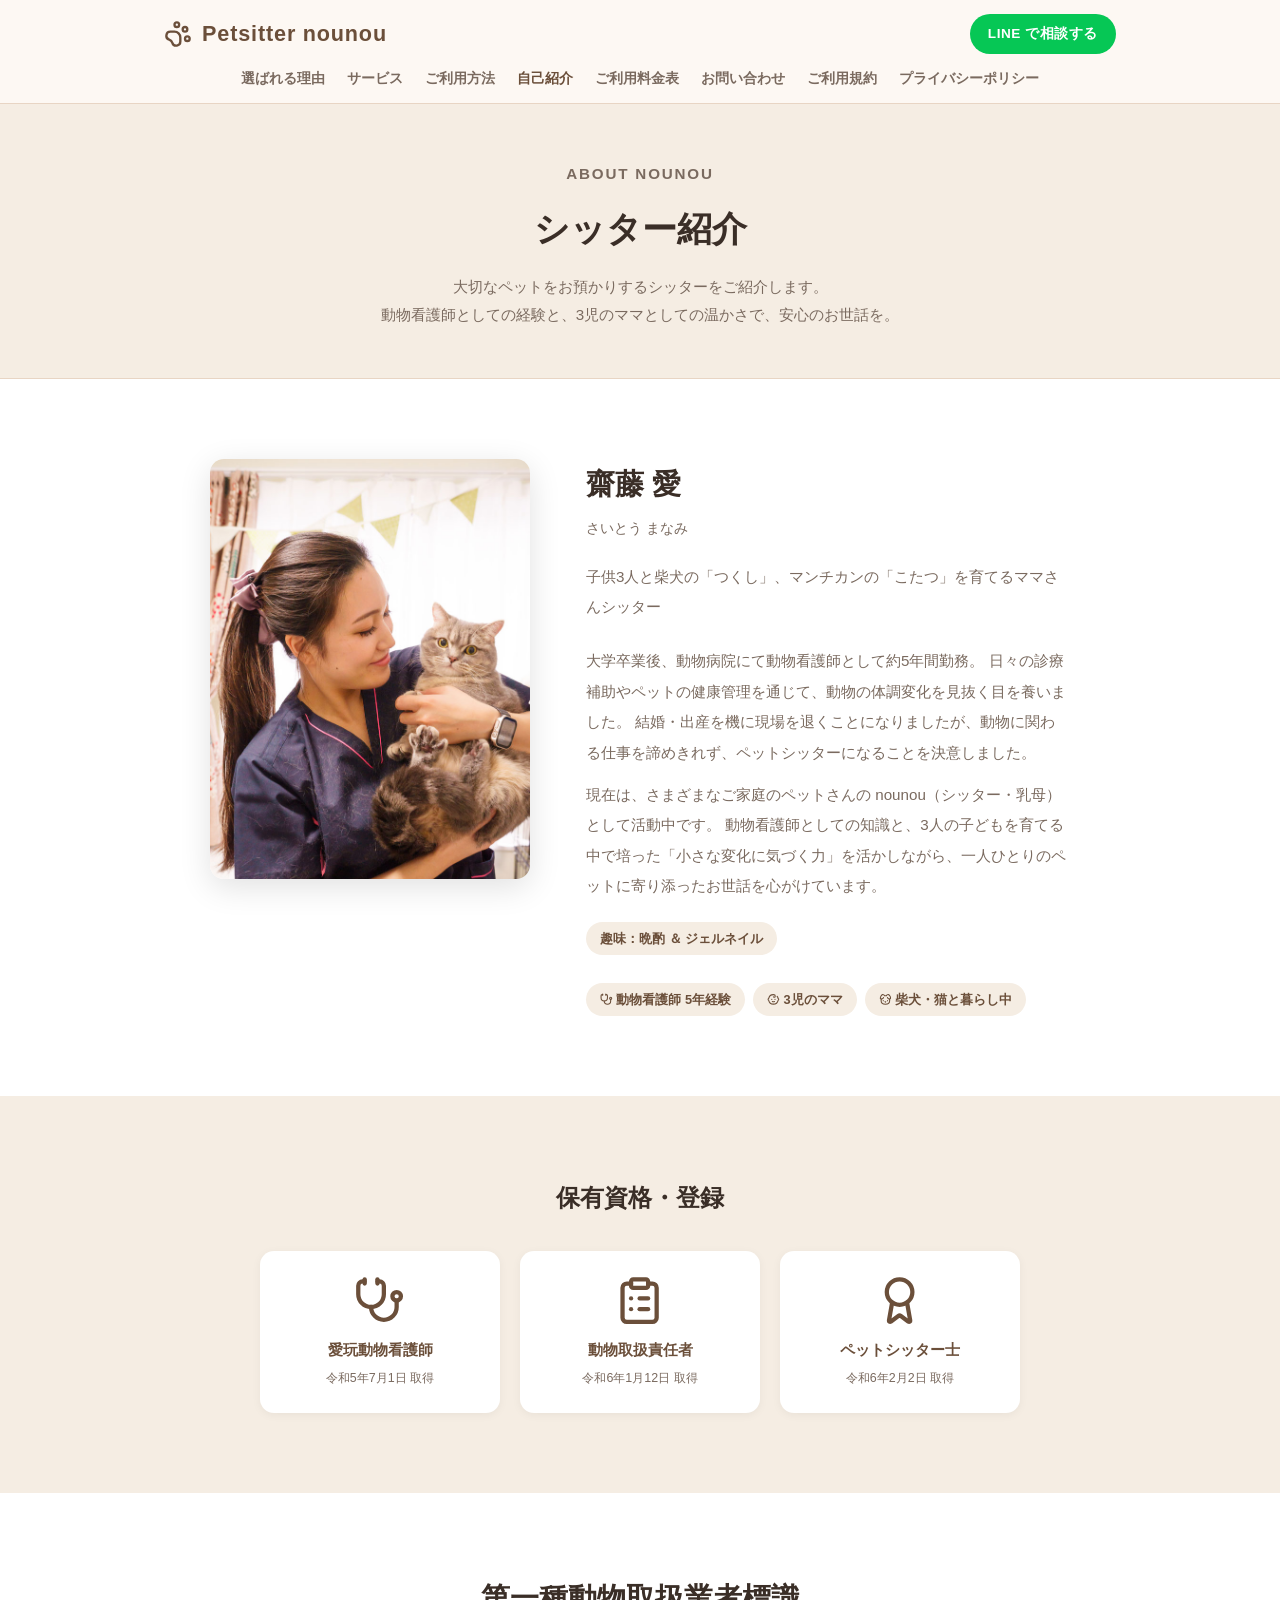
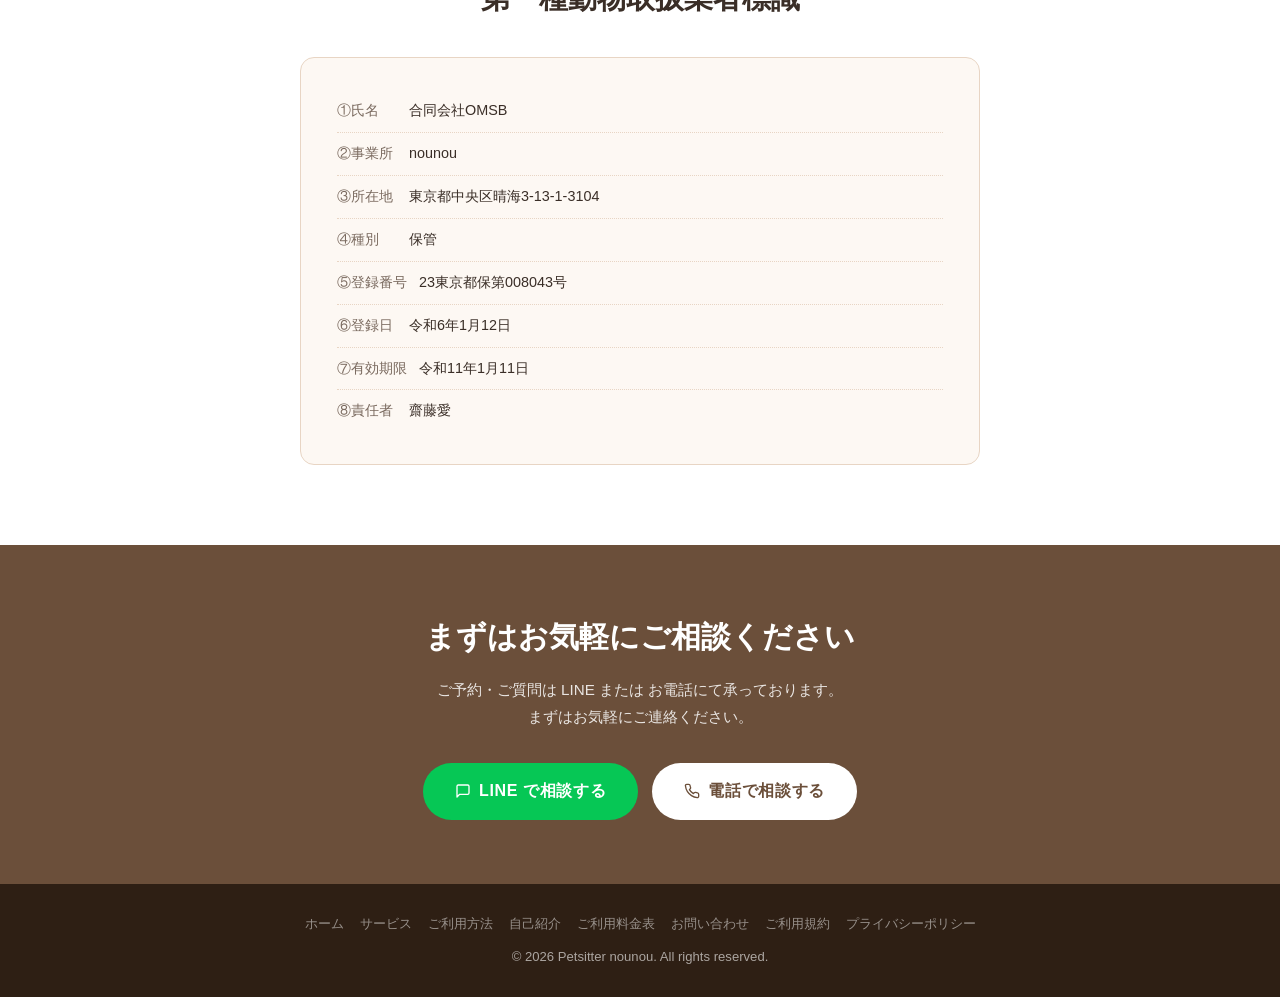
==== commit 1c8e3442: "Replace emoji icons with line-art SVGs and restyle header Swap all decorative emoji throughout the s" ====
--- a/about.html
+++ b/about.html
@@ -7,7 +7,7 @@
   <meta name="description" content="ペットシッターnounouのシッター齋藤愛のご紹介。動物看護師5年の現場経験、愛玩動物看護師・ペットシッター士の資格を持つ3児のママさんシッターが、晴海・勝どきエリアでお世話します。">
   <link rel="stylesheet" href="style.css">
   <link rel="canonical" href="https://petsitter-nounou.github.io/about.html">
-  <link rel="icon" href="data:image/svg+xml,<svg xmlns='http://www.w3.org/2000/svg' viewBox='0 0 100 100'><text y='.9em' font-size='90'>🐾</text></svg>">
+  <link rel="icon" type="image/svg+xml" href="images/favicon.svg">
   <!-- OGP -->
   <meta property="og:type" content="website">
   <meta property="og:site_name" content="Petsitter nounou">
@@ -178,7 +178,7 @@
 <!-- ===== ナビ ===== -->
 <header>
   <div class="nav-inner">
-    <a href="index.html" class="nav-brand"><span class="brand-icon">🐾</span><span class="brand-text"><span>Petsitter</span><span>nounou</span></span></a>
+    <a href="index.html" class="nav-brand"><span class="brand-icon" aria-hidden="true"><svg xmlns="http://www.w3.org/2000/svg" width="18" height="18" viewBox="0 0 24 24" fill="none" stroke="currentColor" stroke-width="2" stroke-linecap="round" stroke-linejoin="round"><circle cx="11" cy="4" r="2"/><circle cx="18" cy="8" r="2"/><circle cx="20" cy="16" r="2"/><path d="M9 10a5 5 0 0 1 5 5v3.5a3.5 3.5 0 0 1-6.84 1.045Q6.52 17.48 4.46 16.84A3.5 3.5 0 0 1 5.5 10Z"/></svg></span><span class="brand-text"><span>Petsitter</span><span>nounou</span></span></a>
     <nav>
       <ul class="nav-links" id="navLinks">
         <li><a href="index.html#features">選ばれる理由</a></li>
@@ -231,9 +231,9 @@
         </p>
         <span class="profile-hobby">趣味：晩酌 ＆ ジェルネイル</span>
         <div class="about-tags">
-          <span class="tag">🐾 動物看護師 5年経験</span>
-          <span class="tag">👶 3児のママ</span>
-          <span class="tag">🐕 柴犬・猫と暮らし中</span>
+          <span class="tag"><svg xmlns="http://www.w3.org/2000/svg" width="1em" height="1em" viewBox="0 0 24 24" fill="none" stroke="currentColor" stroke-width="2" stroke-linecap="round" stroke-linejoin="round" aria-hidden="true" style="vertical-align:-0.15em;display:inline-block"><path d="M11 2v2"/><path d="M5 2v2"/><path d="M5 3H4a2 2 0 0 0-2 2v4a6 6 0 0 0 12 0V5a2 2 0 0 0-2-2h-1"/><path d="M8 15a6 6 0 0 0 12 0v-3"/><circle cx="20" cy="10" r="2"/></svg> 動物看護師 5年経験</span>
+          <span class="tag"><svg xmlns="http://www.w3.org/2000/svg" width="1em" height="1em" viewBox="0 0 24 24" fill="none" stroke="currentColor" stroke-width="2" stroke-linecap="round" stroke-linejoin="round" aria-hidden="true" style="vertical-align:-0.15em;display:inline-block"><path d="M9 12h.01"/><path d="M15 12h.01"/><path d="M10 16c.5.3 1.2.5 2 .5s1.5-.2 2-.5"/><path d="M19 6.3a9 9 0 0 1 1.8 3.9 2 2 0 0 1 0 3.6 9 9 0 0 1-17.6 0 2 2 0 0 1 0-3.6A9 9 0 0 1 12 3c2 0 3.5 1.1 3.5 2.5s-.9 2.5-2 2.5c-.8 0-1.5-.4-1.5-1"/></svg> 3児のママ</span>
+          <span class="tag"><svg xmlns="http://www.w3.org/2000/svg" width="1em" height="1em" viewBox="0 0 24 24" fill="none" stroke="currentColor" stroke-width="2" stroke-linecap="round" stroke-linejoin="round" aria-hidden="true" style="vertical-align:-0.15em;display:inline-block"><path d="M11.25 16.25h1.5L12 17z"/><path d="M16 14v.5"/><path d="M4.42 11.247A13.152 13.152 0 0 0 4 14.556C4 18.728 7.582 21 12 21s8-2.272 8-6.444a11.702 11.702 0 0 0-.493-3.309"/><path d="M8 14v.5"/><path d="M8.5 8.5c-.384 1.05-1.083 2.028-2.344 2.5-1.931.722-3.576-.297-3.656-1-.113-.994 1.177-6.53 4-7 1.923-.321 3.651.845 3.651 2.235A7.497 7.497 0 0 1 14 5.277c0-1.39 1.844-2.598 3.767-2.277 2.823.47 4.113 6.006 4 7-.08.703-1.725 1.722-3.656 1-1.261-.472-1.855-1.45-2.239-2.5"/></svg> 柴犬・猫と暮らし中</span>
         </div>
       </div>
     </div>
@@ -246,17 +246,17 @@
     <h2 class="qual-title">保有資格・登録</h2>
     <div class="qual-grid">
       <div class="qual-card">
-        <div class="qual-icon">🩺</div>
+        <div class="qual-icon"><svg xmlns="http://www.w3.org/2000/svg" width="1.6em" height="1.6em" viewBox="0 0 24 24" fill="none" stroke="currentColor" stroke-width="2" stroke-linecap="round" stroke-linejoin="round" aria-hidden="true" style="vertical-align:-0.15em;display:inline-block"><path d="M11 2v2"/><path d="M5 2v2"/><path d="M5 3H4a2 2 0 0 0-2 2v4a6 6 0 0 0 12 0V5a2 2 0 0 0-2-2h-1"/><path d="M8 15a6 6 0 0 0 12 0v-3"/><circle cx="20" cy="10" r="2"/></svg></div>
         <h3>愛玩動物看護師</h3>
         <p class="qual-date">令和5年7月1日 取得</p>
       </div>
       <div class="qual-card">
-        <div class="qual-icon">📋</div>
+        <div class="qual-icon"><svg xmlns="http://www.w3.org/2000/svg" width="1.6em" height="1.6em" viewBox="0 0 24 24" fill="none" stroke="currentColor" stroke-width="2" stroke-linecap="round" stroke-linejoin="round" aria-hidden="true" style="vertical-align:-0.15em;display:inline-block"><rect width="8" height="4" x="8" y="2" rx="1" ry="1"/><path d="M16 4h2a2 2 0 0 1 2 2v14a2 2 0 0 1-2 2H6a2 2 0 0 1-2-2V6a2 2 0 0 1 2-2h2"/><path d="M12 11h4"/><path d="M12 16h4"/><path d="M8 11h.01"/><path d="M8 16h.01"/></svg></div>
         <h3>動物取扱責任者</h3>
         <p class="qual-date">令和6年1月12日 取得</p>
       </div>
       <div class="qual-card">
-        <div class="qual-icon">📜</div>
+        <div class="qual-icon"><svg xmlns="http://www.w3.org/2000/svg" width="1.6em" height="1.6em" viewBox="0 0 24 24" fill="none" stroke="currentColor" stroke-width="2" stroke-linecap="round" stroke-linejoin="round" aria-hidden="true" style="vertical-align:-0.15em;display:inline-block"><path d="m15.477 12.89 1.515 8.526a.5.5 0 0 1-.81.47l-3.58-2.687a1 1 0 0 0-1.197 0l-3.586 2.686a.5.5 0 0 1-.81-.469l1.514-8.526"/><circle cx="12" cy="8" r="6"/></svg></div>
         <h3>ペットシッター士</h3>
         <p class="qual-date">令和6年2月2日 取得</p>
       </div>
@@ -289,8 +289,8 @@
     <h2>まずはお気軽にご相談ください</h2>
     <p>ご予約・ご質問は LINE または お電話にて承っております。<br>まずはお気軽にご連絡ください。</p>
     <div class="cta-btns">
-      <a href="https://lin.ee/JWLn2HG" target="_blank" rel="noopener noreferrer" class="btn btn-line">💬 LINE で相談する</a>
-      <a href="tel:08062432219" class="btn btn-white">📞 電話で相談する</a>
+      <a href="https://lin.ee/JWLn2HG" target="_blank" rel="noopener noreferrer" class="btn btn-line"><svg xmlns="http://www.w3.org/2000/svg" width="1em" height="1em" viewBox="0 0 24 24" fill="none" stroke="currentColor" stroke-width="2" stroke-linecap="round" stroke-linejoin="round" aria-hidden="true" style="vertical-align:-0.15em;display:inline-block"><path d="M21 15a2 2 0 0 1-2 2H7l-4 4V5a2 2 0 0 1 2-2h14a2 2 0 0 1 2 2z"/></svg> LINE で相談する</a>
+      <a href="tel:08062432219" class="btn btn-white"><svg xmlns="http://www.w3.org/2000/svg" width="1em" height="1em" viewBox="0 0 24 24" fill="none" stroke="currentColor" stroke-width="2" stroke-linecap="round" stroke-linejoin="round" aria-hidden="true" style="vertical-align:-0.15em;display:inline-block"><path d="M22 16.92v3a2 2 0 0 1-2.18 2 19.79 19.79 0 0 1-8.63-3.07 19.5 19.5 0 0 1-6-6 19.79 19.79 0 0 1-3.07-8.67A2 2 0 0 1 4.11 2h3a2 2 0 0 1 2 1.72 12.84 12.84 0 0 0 .7 2.81 2 2 0 0 1-.45 2.11L8.09 9.91a16 16 0 0 0 6 6l1.27-1.27a2 2 0 0 1 2.11-.45 12.84 12.84 0 0 0 2.81.7A2 2 0 0 1 22 16.92z"/></svg> 電話で相談する</a>
     </div>
   </div>
 </section>
--- a/style.css
+++ b/style.css
@@ -70,17 +70,24 @@
 .nav-inner {
   max-width: var(--max);
   margin: 0 auto;
-  padding: 0 24px;
-  height: 58px;
-  display: flex;
-  align-items: center;
-  justify-content: space-between;
-}
-.nav-brand { font-size: 1rem; font-weight: 700; color: var(--brown); letter-spacing: 0.06em; white-space: nowrap; flex-shrink: 0; }
-.nav-links { display: flex; gap: 14px; flex-wrap: nowrap; }
-.nav-links a { font-size: 0.8rem; color: var(--text-muted); font-weight: 600; transition: color 0.2s; white-space: nowrap; }
+  padding: 14px 24px 10px;
+  display: grid;
+  grid-template-columns: auto 1fr auto;
+  grid-template-areas:
+    "brand . cta"
+    "nav nav nav";
+  row-gap: 10px;
+  align-items: center;
+}
+.nav-brand { grid-area: brand; display: inline-flex; align-items: center; gap: 10px; font-size: 1.35rem; font-weight: 700; color: var(--brown); letter-spacing: 0.04em; }
+.nav-brand .brand-icon { display: inline-flex; align-items: center; color: var(--brown); }
+.nav-brand .brand-icon svg { width: 28px; height: 28px; }
+.nav-brand .brand-text { display: inline-flex; gap: 0.3em; }
+nav { grid-area: nav; }
+.nav-links { display: flex; gap: 22px; flex-wrap: nowrap; justify-content: center; }
+.nav-links a { font-size: 0.85rem; color: var(--text-muted); font-weight: 600; transition: color 0.2s; white-space: nowrap; }
 .nav-links a:hover { color: var(--brown); }
-.nav-cta { display: flex; align-items: center; gap: 10px; flex-shrink: 0; }
+.nav-cta { grid-area: cta; display: flex; align-items: center; gap: 10px; }
 .nav-cta .btn { padding: 8px 18px; font-size: 0.85rem; white-space: nowrap; }
 
 .nav-toggle { display: none; background: none; border: none; cursor: pointer; flex-direction: column; gap: 5px; padding: 4px; }
@@ -179,9 +186,17 @@
   text-align: center;
 }
 .feature-icon {
-  font-size: 2.4rem;
+  color: var(--brown);
   margin-bottom: 16px;
-}
+  display: inline-flex;
+  align-items: center;
+  justify-content: center;
+  width: 56px;
+  height: 56px;
+  border-radius: 50%;
+  background: var(--brown-pale);
+}
+.feature-icon svg { width: 1.6em; height: 1.6em; }
 .feature-card h3 {
   font-size: 1.05rem;
   font-weight: 700;
@@ -215,7 +230,8 @@
   line-height: 1.7;
   box-shadow: 0 2px 10px rgba(0,0,0,0.05);
 }
-.pain-item .icon { font-size: 1.4rem; flex-shrink: 0; margin-top: 2px; }
+.pain-item .icon { font-size: 1.4rem; flex-shrink: 0; margin-top: 2px; color: var(--brown); display: inline-flex; align-items: center; }
+.pain-item .icon svg { width: 1.4em; height: 1.4em; }
 .pain-cta { text-align: center; }
 
 /* ===== サービス ===== */
@@ -249,7 +265,16 @@
   display: flex;
   gap: 6px;
 }
-.service-card li::before { content: '✔'; color: var(--brown-light); flex-shrink: 0; }
+.service-card li::before {
+  content: '';
+  flex-shrink: 0;
+  width: 1em;
+  height: 1em;
+  margin-top: 0.3em;
+  background-color: var(--brown-light);
+  -webkit-mask: url("data:image/svg+xml;utf8,<svg xmlns='http://www.w3.org/2000/svg' viewBox='0 0 24 24' fill='none' stroke='black' stroke-width='3' stroke-linecap='round' stroke-linejoin='round'><polyline points='20 6 9 17 4 12'/></svg>") center/contain no-repeat;
+          mask: url("data:image/svg+xml;utf8,<svg xmlns='http://www.w3.org/2000/svg' viewBox='0 0 24 24' fill='none' stroke='black' stroke-width='3' stroke-linecap='round' stroke-linejoin='round'><polyline points='20 6 9 17 4 12'/></svg>") center/contain no-repeat;
+}
 .service-note {
   margin-top: 32px;
   background: var(--beige);
@@ -330,7 +355,15 @@
   border-bottom: 1px solid var(--brown-pale);
 }
 .area-list li:last-child { border-bottom: none; }
-.area-list li::before { content: '📍'; font-size: 0.9rem; }
+.area-list li::before {
+  content: '';
+  flex-shrink: 0;
+  width: 1em;
+  height: 1em;
+  background-color: var(--brown);
+  -webkit-mask: url("data:image/svg+xml;utf8,<svg xmlns='http://www.w3.org/2000/svg' viewBox='0 0 24 24' fill='none' stroke='black' stroke-width='2' stroke-linecap='round' stroke-linejoin='round'><path d='M20 10c0 4.993-5.539 10.193-7.399 11.799a1 1 0 0 1-1.202 0C9.539 20.193 4 14.993 4 10a8 8 0 0 1 16 0'/><circle cx='12' cy='10' r='3'/></svg>") center/contain no-repeat;
+          mask: url("data:image/svg+xml;utf8,<svg xmlns='http://www.w3.org/2000/svg' viewBox='0 0 24 24' fill='none' stroke='black' stroke-width='2' stroke-linecap='round' stroke-linejoin='round'><path d='M20 10c0 4.993-5.539 10.193-7.399 11.799a1 1 0 0 1-1.202 0C9.539 20.193 4 14.993 4 10a8 8 0 0 1 16 0'/><circle cx='12' cy='10' r='3'/></svg>") center/contain no-repeat;
+}
 .area-note { font-size: 0.85rem; color: var(--text-muted); }
 
 /* ===== CTA バナー ===== */
@@ -367,7 +400,17 @@
   padding: 28px 20px;
   text-align: center;
 }
-.contact-card .icon { font-size: 2rem; margin-bottom: 12px; }
+.contact-card .icon { font-size: 2rem; margin-bottom: 12px; color: var(--brown); display: inline-flex; align-items: center; justify-content: center; }
+.contact-card .icon svg { width: 1.8em; height: 1.8em; }
+
+/* ===== 汎用：SVGアイコン共通 ===== */
+.qual-icon, .m-icon, .p-icon, .card-icon, .notice-icon, .badge-icon {
+  color: var(--brown);
+  display: inline-flex;
+  align-items: center;
+  justify-content: center;
+}
+.btn svg, .tag svg, .service-card-title svg, h2 svg, .brand svg { vertical-align: -0.15em; }
 .contact-card h3 { font-size: 0.9rem; font-weight: 700; color: var(--text-muted); margin-bottom: 8px; letter-spacing: 0.06em; }
 .contact-card a, .contact-card p { font-size: 1rem; font-weight: 700; color: var(--brown); line-height: 1.6; }
 .contact-card .hours { font-size: 0.78rem; color: var(--text-muted); margin-top: 4px; font-weight: 400; }
@@ -402,18 +445,30 @@
 
 /* ===== レスポンシブ ===== */
 @media (max-width: 768px) {
+  .nav-inner {
+    grid-template-columns: 1fr auto auto;
+    grid-template-areas: "brand cta toggle";
+    row-gap: 0;
+    padding: 10px 20px;
+  }
+  .nav-brand { font-size: 1.05rem; gap: 8px; }
+  .nav-brand .brand-icon svg { width: 22px; height: 22px; }
+  nav { grid-area: nav; }
   .nav-links, .nav-cta { display: none; }
+  .nav-cta { grid-area: cta; }
+  .nav-toggle { grid-area: toggle; }
   .nav-links.open {
+    grid-area: nav;
     display: flex;
     flex-direction: column;
     position: absolute;
-    top: 58px; left: 0; right: 0;
+    top: 100%; left: 0; right: 0;
     background: var(--cream);
     padding: 16px 24px 24px;
     border-bottom: 1px solid var(--brown-pale);
     gap: 16px;
     z-index: 200;
-    max-height: calc(100vh - 58px);
+    max-height: calc(100vh - 60px);
     overflow-y: auto;
   }
   .nav-links.open a {
@@ -423,6 +478,7 @@
     display: flex;
     align-items: center;
   }
+  .nav-cta .btn { padding: 6px 14px; font-size: 0.8rem; }
   .nav-toggle { display: flex; min-width: 44px; min-height: 44px; align-items: center; justify-content: center; }
 
   .hero { min-height: 480px; justify-content: flex-start; }
